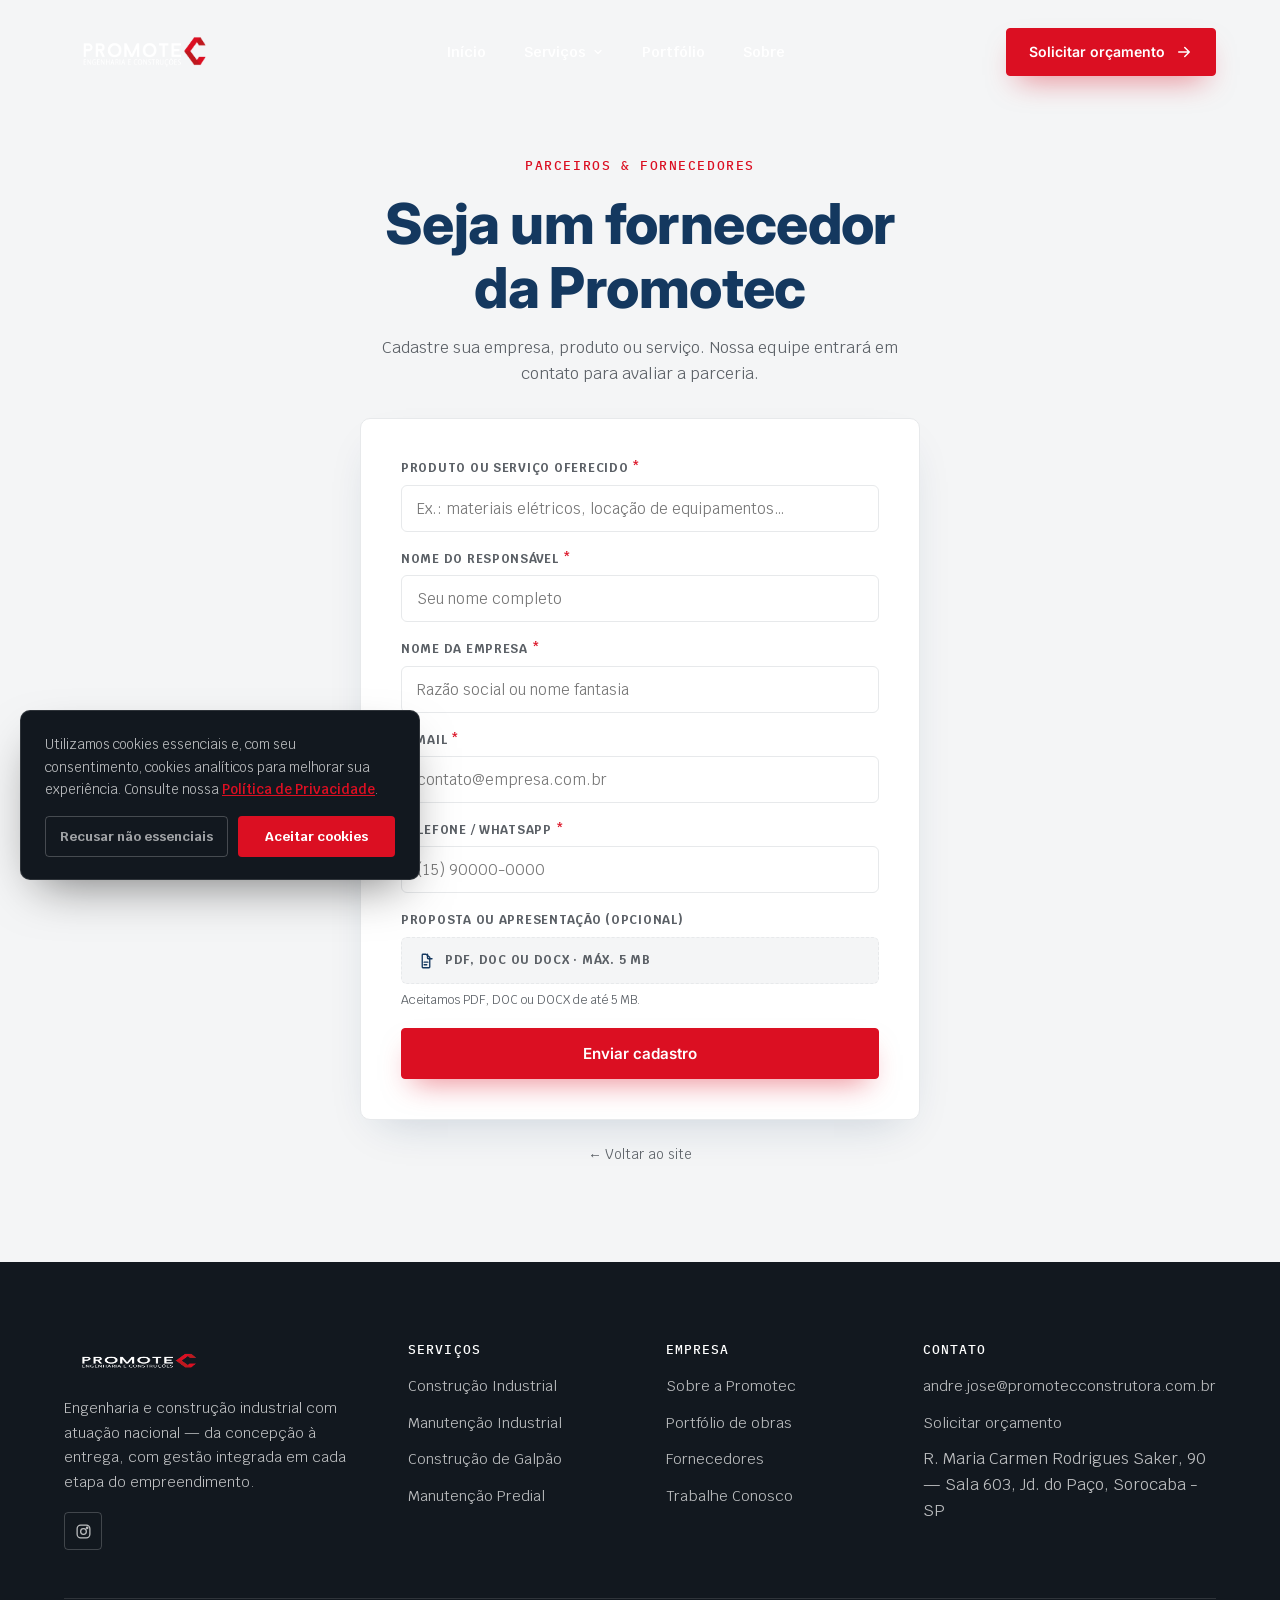
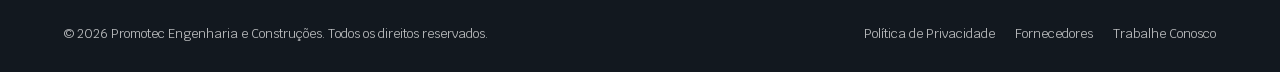
==== Site/fornecedores/index.html @ 7e149492 "ajuste(promotec): logo maior, atuação nacional, 74+ obras e textos vermelhos — ClickUp 86ajxrzm9 Aju" ====
<!DOCTYPE html>
<html lang="pt-BR">
<head>
<meta charset="UTF-8">
<meta name="viewport" content="width=device-width, initial-scale=1.0">
<!-- BuildV: GTM -->
<script>(function(w,d,s,l,i){w[l]=w[l]||[];w[l].push({'gtm.start':
new Date().getTime(),event:'gtm.js'});var f=d.getElementsByTagName(s)[0],
j=d.createElement(s),dl=l!='dataLayer'?'&l='+l:'';j.async=true;j.src=
'https://www.googletagmanager.com/gtm.js?id='+i+dl;f.parentNode.insertBefore(j,f);
})(window,document,'script','dataLayer','GTM-MV752TH5');</script>
<!-- /BuildV: GTM -->
<title>Seja um Fornecedor — Promotec Engenharia e Construções</title>
<meta name="description" content="Cadastre sua empresa, produto ou serviço e torne-se um fornecedor da Promotec Engenharia e Construções.">
<link rel="canonical" href="https://www.promotecconstrutora.com.br/fornecedores/">
<meta name="robots" content="noindex, nofollow">
<link rel="icon" href="../favicon.png" type="image/png">
<link rel="stylesheet" href="../css/styles.css?v=20260807a">
<link rel="stylesheet" href="../css/motion.css?v=20260807a">
<style>
  html{scroll-behavior:auto}
  a{color:inherit}
  :root{--oo-green:#DB0F22}
  [data-progress]{background:linear-gradient(90deg,#DB0F22,#BF181E)}
</style>
<script>document.documentElement.setAttribute('data-motion','on')</script>
<!-- BuildV: MERLIN -->
<script src='https://scripts.gomerlin.com.br/merlin.js'></script>
<script>
  Merlin.Popup.initFromSource("https://tools.gomerlin.com.br/popup/8584e505-db4e-4447-a9d1-a08049b33b37");

  function waitForElm(selector) {
    return new Promise(function(resolve) {
      if (document.querySelector(selector)) {
        return resolve(document.querySelector(selector));
      }
      var observer = new MutationObserver(function() {
        if (document.querySelector(selector)) {
          resolve(document.querySelector(selector));
          observer.disconnect();
        }
      });
      observer.observe(document.documentElement, { childList: true, subtree: true });
    });
  }

  waitForElm('.merlin-button').then(function() {
    for (var i = 1; i <= 15; i++) {
      var el = document.getElementById('cta-merlin' + i);
      if (el) {
        el.addEventListener('click', function(e) {
          e.preventDefault();
          document.querySelector('.merlin-button').click();
        });
      }
    }
  });
</script>
<!-- /BuildV: MERLIN -->
</head>
<body>
<!-- BuildV: GTM (noscript) -->
<noscript><iframe src="https://www.googletagmanager.com/ns.html?id=GTM-MV752TH5"
height="0" width="0" style="display:none;visibility:hidden"></iframe></noscript>
<!-- /BuildV: GTM (noscript) -->
<a class="skip-link" href="#conteudo">Pular para o conteúdo</a>
<div data-progress></div>

<header class="site-header" data-hd data-bg="dark">
  <div class="container">
    <a class="brand" href="../index.html" aria-label="Promotec Engenharia e Construções — página inicial">
      <img src="../assets/logos/logo-white.png" alt="Promotec Engenharia e Construções" width="160" height="76">
    </a>
    <nav class="nav-desktop" aria-label="Navegação principal">
      <ul>
        <li><a data-nav-link href="../index.html">Início</a></li>
        <li class="has-dropdown has-mega">
          <button class="dropdown-toggle" type="button" aria-expanded="false" aria-haspopup="true" aria-controls="menu-servicos" id="toggle-servicos">
            Serviços
            <svg class="chev" viewBox="0 0 24 24" fill="none" stroke="currentColor" stroke-width="2.4" stroke-linecap="round" stroke-linejoin="round" aria-hidden="true"><path d="m6 9 6 6 6-6"/></svg>
          </button>
          <ul class="dropdown-menu mega" id="menu-servicos" role="menu" aria-labelledby="toggle-servicos">
            <li role="none"><a role="menuitem" href="../construcao-industrial.html"><span class="dm-thumb"><img src="../assets/img/cards/construcao-industrial.webp" alt="" loading="lazy" width="220" height="147"></span><span class="dm-title">Construção Industrial</span><span class="dm-desc">Obras e ampliações industriais</span></a></li>
            <li role="none"><a role="menuitem" href="../manutencao-industrial.html"><span class="dm-thumb"><img src="../assets/img/cards/manutencao-industrial.webp" alt="" loading="lazy" width="220" height="147"></span><span class="dm-title">Manutenção Industrial</span><span class="dm-desc">Civil e elétrica</span></a></li>
            <li role="none"><a role="menuitem" href="../construcao-galpao.html"><span class="dm-thumb"><img src="../assets/img/cards/construcao-galpao.webp" alt="" loading="lazy" width="220" height="147"></span><span class="dm-title">Construção de Galpão</span><span class="dm-desc">Galpões sob medida</span></a></li>
            <li role="none"><a role="menuitem" href="../manutencao-predial.html"><span class="dm-thumb"><img src="../assets/img/cards/manutencao-predial.webp" alt="" loading="lazy" width="220" height="147"></span><span class="dm-title">Manutenção Predial</span><span class="dm-desc">Da hidráulica ao civil</span></a></li>
          </ul>
        </li>
        <li><a data-nav-link href="../portfolio.html">Portfólio</a></li>
        <li><a data-nav-link href="../sobre.html">Sobre</a></li>
      </ul>
    </nav>
    <div class="header-actions">
      <a class="btn btn-primary" id="cta-merlin1" href="#1">
        Solicitar orçamento
        <svg viewBox="0 0 24 24" fill="none" stroke="currentColor" stroke-width="2" stroke-linecap="round" stroke-linejoin="round" aria-hidden="true"><path d="M5 12h14M13 6l6 6-6 6"/></svg>
      </a>
      <button data-nav-toggle type="button" aria-label="Abrir menu" aria-expanded="false" aria-controls="mobileMenu">
        <svg viewBox="0 0 24 24" fill="none" stroke="currentColor" stroke-width="2" stroke-linecap="round" aria-hidden="true"><path d="M4 6h16M4 12h16M4 18h16"/></svg>
      </button>
    </div>
  </div>
</header>

<div data-mobile-menu id="mobileMenu" aria-hidden="true">
  <div class="mm-top">
    <a href="../index.html" aria-label="Promotec — início"><img src="../assets/logos/logo-white.png" alt="Promotec Engenharia e Construções" width="140" height="68"></a>
    <button data-menu-close type="button" aria-label="Fechar menu">
      <svg viewBox="0 0 24 24" fill="none" stroke="currentColor" stroke-width="2" stroke-linecap="round" aria-hidden="true"><path d="M6 6l12 12M18 6 6 18"/></svg>
    </button>
  </div>
  <nav aria-label="Navegação mobile">
    <a href="../index.html">Início</a>
    <div class="mm-sub">
      <a href="../construcao-industrial.html"><img src="../assets/img/cards/construcao-industrial.webp" alt="" width="56" height="36" loading="lazy"><span>Construção Industrial</span></a>
      <a href="../manutencao-industrial.html"><img src="../assets/img/cards/manutencao-industrial.webp" alt="" width="56" height="36" loading="lazy"><span>Manutenção Industrial</span></a>
      <a href="../construcao-galpao.html"><img src="../assets/img/cards/construcao-galpao.webp" alt="" width="56" height="36" loading="lazy"><span>Construção de Galpão</span></a>
      <a href="../manutencao-predial.html"><img src="../assets/img/cards/manutencao-predial.webp" alt="" width="56" height="36" loading="lazy"><span>Manutenção Predial</span></a>
    </div>
    <a href="../portfolio.html">Portfólio</a>
    <a href="../sobre.html">Sobre</a>
  </nav>
  <div class="mm-cta">
    <a class="btn btn-primary btn-block" id="cta-merlin2" href="#2">Solicitar orçamento</a>
  </div>
</div>

<main id="conteudo">
  <section class="form-page">
    <div class="container">
      <div class="page-head" data-reveal>
        <span class="eyebrow">Parceiros &amp; Fornecedores</span>
        <h1>Seja um fornecedor da Promotec</h1>
        <p>Cadastre sua empresa, produto ou serviço. Nossa equipe entrará em contato para avaliar a parceria.</p>
      </div>
      <div class="form-card" data-reveal>
        <form id="formFornecedor" class="form-grid" enctype="multipart/form-data" novalidate>
          <input type="hidden" name="form_type" value="fornecedor">
          <div class="form-group">
            <label for="f-produto">Produto ou serviço oferecido <span class="req">*</span></label>
            <input type="text" id="f-produto" name="produto" placeholder="Ex.: materiais elétricos, locação de equipamentos…" required>
          </div>
          <div class="form-group">
            <label for="f-nome">Nome do responsável <span class="req">*</span></label>
            <input type="text" id="f-nome" name="nome" placeholder="Seu nome completo" required autocomplete="name">
          </div>
          <div class="form-group">
            <label for="f-empresa">Nome da empresa <span class="req">*</span></label>
            <input type="text" id="f-empresa" name="empresa" placeholder="Razão social ou nome fantasia" required autocomplete="organization">
          </div>
          <div class="form-group">
            <label for="f-email">E-mail <span class="req">*</span></label>
            <input type="email" id="f-email" name="email" placeholder="contato@empresa.com.br" required autocomplete="email">
          </div>
          <div class="form-group">
            <label for="f-tel">Telefone / WhatsApp <span class="req">*</span></label>
            <input type="tel" id="f-tel" name="telefone" placeholder="(15) 90000-0000" required autocomplete="tel">
          </div>
          <div class="form-group">
            <label for="f-arquivo">Proposta ou apresentação (opcional)</label>
            <label class="file-label" for="f-arquivo">
              <svg viewBox="0 0 24 24" fill="none" stroke="currentColor" stroke-width="1.8" stroke-linecap="round" stroke-linejoin="round" aria-hidden="true"><path d="M14 3v5a1 1 0 0 0 1 1h5"/><path d="M8 21h8a1 1 0 0 0 1-1V7l-5-4H8a1 1 0 0 0-1 1v16a1 1 0 0 0 1 1Z"/><path d="M9.5 13.5h5M9.5 17h3.5"/></svg>
              <span id="f-file-name">PDF, DOC ou DOCX · máx. 5&nbsp;MB</span>
            </label>
            <input type="file" id="f-arquivo" name="arquivo" accept=".pdf,.doc,.docx">
            <span class="form-hint">Aceitamos PDF, DOC ou DOCX de até 5&nbsp;MB.</span>
          </div>
          <div class="form-feedback" id="f-feedback" role="status" aria-live="polite"></div>
          <button type="submit" class="btn btn-primary btn-block" id="f-submit">Enviar cadastro</button>
        </form>
      </div>
      <p class="page-foot"><a href="../index.html">&larr; Voltar ao site</a></p>
    </div>
  </section>

  <script>
(function () {
  var arq = document.getElementById('f-arquivo');
  if (arq) arq.addEventListener('change', function () {
    document.getElementById('f-file-name').textContent = this.files[0] ? this.files[0].name : 'PDF, DOC ou DOCX · máx. 5 MB';
  });
  var form = document.getElementById('formFornecedor');
  var btn = document.getElementById('f-submit');
  var feedback = document.getElementById('f-feedback');
  form.addEventListener('submit', function (e) {
    e.preventDefault();
    var orig = btn.textContent;
    btn.disabled = true; btn.textContent = 'Enviando…';
    feedback.className = 'form-feedback'; feedback.style.display = 'none'; feedback.textContent = '';
    fetch('../form-handler.php', { method: 'POST', body: new FormData(form) })
      .then(function (r) { return r.json(); })
      .then(function (d) {
        if (d.success) {
          feedback.className = 'form-feedback success';
          feedback.textContent = d.message || 'Enviado! Entraremos em contato em breve.';
          form.reset();
          document.getElementById('f-file-name').textContent = 'PDF, DOC ou DOCX · máx. 5 MB';
        } else { throw new Error(d.message || 'Erro ao enviar. Tente novamente.'); }
      })
      .catch(function (err) {
        feedback.className = 'form-feedback error';
        feedback.textContent = err.message;
      })
      .finally(function () { btn.disabled = false; btn.textContent = orig; });
  });
}());
</script>

</main>

<footer class="footer" data-bg="dark">
  <div class="container">
    <div class="footer-grid">
      <div class="footer-brand">
        <img src="../assets/logos/logo-white.png" alt="Promotec Engenharia e Construções" width="150" height="72">
        <p>Engenharia e construção industrial com atuação nacional — da concepção à entrega, com gestão integrada em cada etapa do empreendimento.</p>
        <div class="footer-social">
          <a href="https://www.instagram.com/promotecconstrutora/" target="_blank" rel="noopener" aria-label="Promotec Engenharia no Instagram (abre em nova aba)">
            <svg viewBox="0 0 24 24" fill="none" stroke="currentColor" stroke-width="1.8" aria-hidden="true"><rect x="3" y="3" width="18" height="18" rx="5"/><circle cx="12" cy="12" r="4"/><circle cx="17.2" cy="6.8" r="1"/></svg>
          </a>
        </div>
      </div>
      <div class="footer-col">
        <h5>Serviços</h5>
        <ul>
          <li><a href="../construcao-industrial.html">Construção Industrial</a></li>
          <li><a href="../manutencao-industrial.html">Manutenção Industrial</a></li>
          <li><a href="../construcao-galpao.html">Construção de Galpão</a></li>
          <li><a href="../manutencao-predial.html">Manutenção Predial</a></li>
        </ul>
      </div>
      <div class="footer-col">
        <h5>Empresa</h5>
        <ul>
          <li><a href="../sobre.html">Sobre a Promotec</a></li>
          <li><a href="../portfolio.html">Portfólio de obras</a></li>
          <li><a href="../fornecedores/">Fornecedores</a></li>
          <li><a href="../trabalhe-conosco/">Trabalhe Conosco</a></li>
        </ul>
      </div>
      <div class="footer-col">
        <h5>Contato</h5>
        <ul>
          <li><a href="mailto:andre.jose@promotecconstrutora.com.br">andre.jose@promotecconstrutora.com.br</a></li>
          <li><a id="cta-merlin3" href="#3">Solicitar orçamento</a></li>
          <li>R. Maria Carmen Rodrigues Saker, 90 — Sala 603, Jd. do Paço, Sorocaba - SP</li>
        </ul>
      </div>
    </div>
    <div class="footer-bottom">
      <p>&copy; 2026 Promotec Engenharia e Construções. Todos os direitos reservados.</p>
      <ul>
        <li><a href="#" data-modal="privacyOverlay">Política de Privacidade</a></li>
        <li><a href="../fornecedores/">Fornecedores</a></li>
        <li><a href="../trabalhe-conosco/">Trabalhe Conosco</a></li>
      </ul>
    </div>
  </div>
</footer>

<div class="privacy-overlay" id="privacyOverlay" role="dialog" aria-modal="true" aria-labelledby="privacyTitle">
  <div class="privacy-modal">
    <div class="privacy-header">
      <h2 id="privacyTitle">Política de Privacidade</h2>
      <button class="privacy-close" id="privacyClose" type="button" aria-label="Fechar política de privacidade">&#x2715;</button>
    </div>
    <div class="privacy-body">
      <p>A <strong>Promotec Engenharia e Construções</strong> está comprometida com a proteção dos seus dados pessoais, em conformidade com a <strong>LGPD (Lei nº 13.709/2018)</strong>.</p>
      <h3>1. Dados coletados</h3>
      <p>Coletamos apenas os dados fornecidos voluntariamente nos formulários do site (Fornecedores e Trabalhe Conosco): nome, e-mail, telefone e arquivos anexados (proposta ou currículo).</p>
      <h3>2. Finalidade</h3>
      <ul><li>Responder à sua solicitação de orçamento ou candidatura</li><li>Avaliar cadastro de fornecedores e currículos recebidos</li><li>Enviar comunicações relacionadas ao contato realizado</li><li>Cumprir obrigações legais</li></ul>
      <h3>3. Compartilhamento</h3>
      <p>Seus dados não são vendidos nem compartilhados com terceiros, exceto quando exigido por lei ou autoridade competente.</p>
      <h3>4. Armazenamento e segurança</h3>
      <p>Os dados são armazenados em banco de dados com acesso restrito. Arquivos anexados são validados por tipo e tamanho e protegidos contra execução de código.</p>
      <h3>5. Cookies</h3>
      <p>Utilizamos cookies essenciais ao funcionamento do site e, mediante seu consentimento, cookies analíticos para entender o uso do site. Você pode recusar os cookies não essenciais no banner de consentimento.</p>
      <h3>6. Seus direitos (LGPD)</h3>
      <ul><li>Confirmar a existência de tratamento de dados</li><li>Acessar, corrigir ou solicitar a exclusão dos seus dados</li><li>Revogar o consentimento a qualquer momento</li></ul>
      <h3>7. Contato do controlador</h3>
      <p><strong>Promotec Engenharia e Construções</strong><br>andre.jose@promotecconstrutora.com.br<br>R. Maria Carmen Rodrigues Saker, 90, Sala 603 — Jd. do Paço, Sorocaba - SP</p>
      <p style="color:var(--color-gray-600);font-size:11px;margin-top:24px">Última atualização: julho de 2026.</p>
    </div>
  </div>
</div>

<div class="cookie-notice" id="cookieNotice" role="region" aria-label="Aviso de cookies">
  <p>Utilizamos cookies essenciais e, com seu consentimento, cookies analíticos para melhorar sua experiência. Consulte nossa <button type="button" data-modal="privacyOverlay">Política de Privacidade</button>.</p>
  <div class="cookie-actions">
    <button type="button" class="cookie-btn cookie-btn--decline" id="cookieDecline">Recusar não essenciais</button>
    <button type="button" class="cookie-btn cookie-btn--accept" id="cookieAccept">Aceitar cookies</button>
  </div>
</div>

<script src="../js/motion.js?v=20260807a"></script>
<script src="../js/app.js?v=20260807a"></script>
</body>
</html>
---- Site/css/styles.css ----
/* ============================================================================
   Promotec Engenharia e Construções — styles.css
   Design system: design-system/tokens.md (paleta extraída do logo real).
   Complementa css/motion.css (motor de movimento BuildV, intocado).
   ============================================================================ */

@import url('https://fonts.googleapis.com/css2?family=Inter:wght@400;500;600;700;800&family=Krub:wght@400;500;600;700&family=IBM+Plex+Mono:wght@500&display=swap');

/* ---------------------------------------------------------------------- */
/* 1. TOKENS                                                               */
/* ---------------------------------------------------------------------- */
:root{
  --color-navy:      #14385F;
  --color-navy-800:  #0F2A45;
  --color-navy-600:  #1D4A78;
  --color-red:       #DB0F22;
  --color-red-dark:  #BF181E;
  --color-gray:      #878786;
  --color-gray-600:  #5B6066;
  --color-gray-200:  #E7E9EB;
  --color-gray-100:  #F4F5F6;
  --color-white:     #FFFFFF;
  --color-charcoal:  #12181F;

  --font-head: 'Inter', system-ui, sans-serif;
  --font-body: 'Krub', system-ui, sans-serif;
  --font-mono: 'IBM Plex Mono', ui-monospace, monospace;

  --radius-sm: 6px;
  --radius-md: 10px;
  --radius-btn: 4px;   /* botões: linhas retas, canto só sutilmente arredondado */
  --radius-pill: 999px;
  --cut: clamp(32px, 5vw, 72px);   /* altura do recorte diagonal entre seções */

  --header-h: 104px;
  --ease-house: cubic-bezier(.16,.84,.28,1);

  --shadow-card: 0 18px 44px -20px rgba(20,56,95,0.22);
  --shadow-card-hover: 0 28px 60px -22px rgba(20,56,95,0.32);
}

/* ---------------------------------------------------------------------- */
/* 2. RESET + BASE                                                         */
/* ---------------------------------------------------------------------- */
*,*::before,*::after{ box-sizing:border-box; }
html{
  scroll-behavior:smooth;
  scroll-padding-top:calc(var(--header-h) + 12px);
  -webkit-text-size-adjust:100%;
}
body{ overflow-x:clip; }
body{
  margin:0;
  font-family:var(--font-body);
  color:var(--color-navy-800);
  background:var(--color-white);
  line-height:1.6;
  font-size:1rem;
  -webkit-font-smoothing:antialiased;
}
img,video{ max-width:100%; height:auto; display:block; }
svg{ display:block; }
ul,ol{ margin:0; padding:0; list-style:none; }
h1,h2,h3,h4,h5,h6{ margin:0; font-family:var(--font-head); color:var(--color-navy); line-height:1.15; }
p{ margin:0; }
a{ text-decoration:none; }
button{ font-family:inherit; }
input,textarea,select{ font-family:inherit; font-size:1rem; }

/* foco visivel sempre — nunca remover sem substituto (WCAG 2.4.7) */
a:focus-visible,button:focus-visible,input:focus-visible,textarea:focus-visible,
select:focus-visible,[tabindex]:focus-visible{
  outline:3px solid var(--color-red);
  outline-offset:2px;
  border-radius:4px;
}

.sr-only{
  position:absolute; width:1px; height:1px; padding:0; margin:-1px;
  overflow:hidden; clip:rect(0,0,0,0); white-space:nowrap; border:0;
}

.skip-link{
  position:absolute; left:-9999px; top:auto;
  background:var(--color-red); color:#fff; padding:12px 20px;
  border-radius:0 0 8px 0; z-index:1000; font-weight:600;
}
.skip-link:focus{ left:0; top:0; }

/* ---------------------------------------------------------------------- */
/* 3. TIPOGRAFIA                                                           */
/* ---------------------------------------------------------------------- */
/* Hierarquia guiada pelo peso: H1 extrabold(800) > H2 bold(700) >
   H3/H4 semibold(600) > corpo regular(400); ênfase pontual em 600. */
h1{ font-weight:800; font-size:clamp(2.2rem, 2.4vw + 1.6rem, 3.6rem); letter-spacing:-0.01em; }
h2{ font-weight:700; font-size:clamp(1.7rem, 1.6vw + 1.2rem, 2.5rem); letter-spacing:-0.005em; }
h3{ font-weight:600; font-size:clamp(1.15rem, .6vw + 1rem, 1.4rem); }
h4{ font-weight:600; font-size:1.05rem; }

.lede{ color:var(--color-gray-600); font-size:1.05rem; line-height:1.7; }
.bg-dark .lede,.hero .lede{ color:rgba(255,255,255,0.75); }

strong{ font-weight:600; }
p strong,li strong,.lede strong{ color:var(--color-navy); }
.bg-dark strong,.hero strong,.footer strong{ color:#fff; }

.eyebrow{
  display:inline-flex; align-items:center; gap:8px;
  font-family:var(--font-mono); font-size:.82rem; font-weight:500;
  letter-spacing:.12em; text-transform:uppercase; color:var(--color-red);
}
.bg-dark .eyebrow,.hero .eyebrow{ color:#ff6b78; }

.mono-num{ font-family:var(--font-mono); font-weight:500; }

/* ---------------------------------------------------------------------- */
/* 4. LAYOUT                                                               */
/* ---------------------------------------------------------------------- */
.container{ width:100%; max-width:1200px; margin:0 auto; padding:0 24px; }

.section{ padding:clamp(56px,8vw,104px) 0; position:relative; }
.section-tight{ padding:clamp(40px,5vw,72px) 0; }
.section-alt{ background:var(--color-gray-100); }
.bg-dark{ background:var(--color-navy); color:#fff; }
.bg-dark h2,.bg-dark h3,.bg-dark h4{ color:#fff; }
.bg-charcoal{ background:var(--color-charcoal); color:#fff; }
.bg-charcoal h2,.bg-charcoal h3,.bg-charcoal h4{ color:#fff; }

/* Recortes diagonais entre seções — assinatura visual do site.
   Hero corta a base; seções escuras cortam o topo com a MESMA inclinação
   (linhas paralelas). O padding extra compensa a área clipada para o
   conteúdo nunca encostar no corte. */
.hero{ clip-path: polygon(0 0, 100% 0, 100% calc(100% - var(--cut)), 0 100%); }
.section.bg-dark,.section.bg-charcoal{
  clip-path: polygon(0 var(--cut), 100% 0, 100% 100%, 0 100%);
  padding-top: calc(clamp(56px,8vw,104px) + var(--cut));
  isolation:isolate;   /* garante que as camadas ::before/::after (z-index:-1) fiquem DENTRO da seção */
  /* o recorte acontece na seção de baixo e SOBREPÕE a de cima: a cunha do
     clip revela a cor real da seção anterior (nunca o branco do body) */
  margin-top: calc(-1 * var(--cut));
}

/* Fundo com vida nas seções escuras: foto duotone da própria obra (estrutura
   metálica do Galpão Peron, pré-escurecida em navy) + vinheta radial por cima.
   Duas camadas em z-index:-1 — acima do bg da seção, abaixo de todo o conteúdo. */
.section.bg-dark{ --tint-mid:rgba(15,42,69,.60); --tint-strong:rgba(9,25,43,.94); }
.section.bg-charcoal{ --tint-mid:rgba(14,20,27,.64); --tint-strong:rgba(8,11,15,.95); }
.section.bg-dark::before,.section.bg-charcoal::before{
  content:""; position:absolute; inset:0; z-index:-1;
  background:url('../assets/img/bg/textura-obra.webp') center/cover no-repeat;
  opacity:.42;
}
.section.bg-dark::after,.section.bg-charcoal::after{
  content:""; position:absolute; inset:0; z-index:-1;
  background:radial-gradient(130% 105% at 50% 8%, var(--tint-mid) 0%, var(--tint-strong) 82%);
}

/* Marca-d'água do logo em seções claras — cinza único, opacidade leve,
   encostada/cropada na borda inferior direita (referência: rodapé Maxon).
   ⚠️ NÃO usar em seção que contenha position:sticky (o overflow:hidden do
   crop mataria o pin) — na Home, a grade de serviços fica de fora. */
.section-wm{ overflow:hidden; isolation:isolate; }
.section-wm::before{
  content:""; position:absolute; z-index:-1; pointer-events:none;
  right:-4%; bottom:-16%;
  width:min(54vw, 760px); aspect-ratio:1747/827;
  background:url('../assets/logos/logo-watermark.png') center/contain no-repeat;
  opacity:.07;
}
/* variantes de posição (para não repetir o mesmo canto em toda seção) */
.section-wm.wm-bl::before{ left:-4%; right:auto; }
.section-wm.wm-tr::before{ top:-16%; bottom:auto; }
.section-wm.wm-tl::before{ left:-4%; right:auto; top:-16%; bottom:auto; }

.section-head{ max-width:720px; margin-bottom:clamp(28px,4vw,48px); }
.section-head.center{ margin-left:auto; margin-right:auto; text-align:center; }
.section-head h2{ margin-top:14px; }
.section-head .lede{ margin-top:14px; }

.section-foot{ margin-top:clamp(28px,4vw,44px); }

/* ---------------------------------------------------------------------- */
/* 5. BOTOES                                                               */
/* ---------------------------------------------------------------------- */
.btn{
  display:inline-flex; align-items:center; justify-content:center; gap:10px;
  font-family:var(--font-head); font-weight:600; font-size:.95rem;
  padding:15px 26px; border-radius:var(--radius-btn); border:1.5px solid transparent;
  cursor:pointer; white-space:nowrap; transition:background .22s ease,color .22s ease,
  border-color .22s ease, transform .16s ease, box-shadow .22s ease;
  min-height:48px;
}
.btn svg{ width:18px; height:18px; transition:transform .3s var(--ease-house); flex:0 0 auto; }
.btn:hover svg{ transform:translateX(4px); }
.btn:active{ transform:scale(.975); }

/* hover = inversão de cores (cores sempre explícitas nos estados — o a:hover
   genérico do motion.css é neutralizado no bloco de overrides dele) */
.btn-primary{ background:var(--color-red); color:#fff; border-color:var(--color-red); box-shadow:0 14px 30px -12px rgba(219,15,34,.55); }
.btn-primary:hover{ background:#fff; color:var(--color-red); border-color:var(--color-red); }

.btn-secondary{ background:transparent; color:var(--color-navy); border-color:var(--color-navy); }
.btn-secondary:hover{ background:var(--color-navy); color:#fff; }

.btn-on-dark{ background:transparent; color:#fff; border-color:rgba(255,255,255,.4); }
.btn-on-dark:hover{ background:rgba(255,255,255,.12); border-color:#fff; color:#fff; }

.btn-block{ width:100%; }
.btn-sm{ padding:11px 20px; font-size:.85rem; min-height:40px; }

/* ---------------------------------------------------------------------- */
/* 6. HEADER + NAV                                                        */
/* ---------------------------------------------------------------------- */
.site-header{
  position:fixed; top:0; left:0; right:0; z-index:500;
  padding:14px 0; transition:background .35s var(--ease-house),padding .35s var(--ease-house),
  transform .4s var(--ease-house), border-color .35s ease;
  border-bottom:1px solid transparent;
}
.site-header .container{ display:flex; align-items:center; justify-content:space-between; gap:24px; width:100%; }

.brand{ display:inline-flex; align-items:center; flex:0 0 auto; }
.brand img{ height:76px; width:auto; transition:height .35s var(--ease-house); }
.site-header[style*="background: rgba"] .brand img{ height:64px; }

.nav-desktop{ display:none; }
.nav-desktop ul{ display:flex; align-items:center; gap:6px; }
.nav-desktop > ul > li{ position:relative; }
.nav-desktop a[data-nav-link],.nav-desktop button.dropdown-toggle{
  display:inline-flex; align-items:center; gap:6px;
  font-size:.92rem; font-weight:600; color:#fff; background:none; border:none;
  padding:11px 16px; border-radius:var(--radius-btn); cursor:pointer;
  transition:background .2s ease,color .2s ease;
}
.nav-desktop a[data-nav-link]:hover,
.nav-desktop button.dropdown-toggle:hover,
.nav-desktop li.has-dropdown:hover > button,
.nav-desktop li.has-dropdown:focus-within > button{
  background:rgba(255,255,255,.14);
}
.nav-desktop a[data-nav-link][aria-current="true"]{ color:#fff; background:rgba(255,255,255,.16); }
.dropdown-toggle .chev{ width:12px; height:12px; transition:transform .25s ease; }
.has-dropdown:hover .chev,.has-dropdown:focus-within .chev{ transform:rotate(180deg); }

.dropdown-menu{
  position:absolute; top:calc(100% + 8px); left:0; min-width:264px;
  background:#fff; border-radius:var(--radius-md); box-shadow:0 24px 54px -20px rgba(20,56,95,.35);
  padding:10px; opacity:0; visibility:hidden; transform:translateY(6px);
  transition:opacity .22s ease,transform .22s var(--ease-house),visibility .22s;
}
.has-dropdown:hover .dropdown-menu,
.has-dropdown:focus-within .dropdown-menu,
.has-dropdown.is-open .dropdown-menu{
  opacity:1; visibility:visible; transform:translateY(0);
}
.dropdown-menu a{
  display:block; padding:11px 14px; border-radius:8px; color:var(--color-navy);
  font-size:.9rem; font-weight:600; transition:background .18s ease,color .18s ease;
}
.dropdown-menu a:hover,.dropdown-menu a:focus-visible{ background:var(--color-gray-100); color:var(--color-red); }
.dropdown-menu a span{ display:block; font-family:var(--font-body); font-weight:400; font-size:.78rem; color:var(--color-gray-600); margin-top:2px; }

/* MEGA MENU de Serviços — painel largo centralizado no header (li fica static
   para o absolute referenciar o header fixed), 4 cards com foto real da obra. */
.nav-desktop li.has-mega{ position:static; }
.dropdown-menu.mega{
  left:50%; top:calc(100% - 4px); transform:translate(-50%,6px);
  width:min(940px, calc(100vw - 48px));
  display:grid; grid-template-columns:repeat(4,1fr); gap:8px; padding:14px;
}
.dropdown-menu.mega::before{ content:""; position:absolute; left:0; right:0; top:-26px; height:26px; } /* ponte de hover botão→painel */
.has-dropdown:hover .dropdown-menu.mega,
.has-dropdown:focus-within .dropdown-menu.mega,
.has-dropdown.is-open .dropdown-menu.mega{ transform:translate(-50%,0); }
.dropdown-menu.mega a{ padding:10px; }
.dm-thumb{ display:block; aspect-ratio:3/2; border-radius:6px; overflow:hidden; margin-bottom:10px; background:var(--color-gray-100); }
.dm-thumb img{ width:100%; height:100%; object-fit:cover; transition:transform .35s var(--ease-house); }
.dropdown-menu.mega a:hover .dm-thumb img,.dropdown-menu.mega a:focus-visible .dm-thumb img{ transform:scale(1.05); }
.dm-title{ display:block; font-weight:600; color:var(--color-navy); font-size:.92rem; line-height:1.3; }
.dm-desc{ display:block; font-family:var(--font-body); font-weight:400; font-size:.78rem; color:var(--color-gray-600); margin-top:3px; }
.dropdown-menu.mega a:hover .dm-title{ color:var(--color-red); }
.dropdown-menu.mega a[aria-current="page"] .dm-title{ color:var(--color-red); }

.header-actions{ display:flex; align-items:center; gap:14px; }
.header-actions .btn{ padding:12px 22px; font-size:.88rem; min-height:42px; }

/* toggle mobile */
[data-nav-toggle]{
  display:inline-flex; align-items:center; justify-content:center;
  width:44px; height:44px; border-radius:var(--radius-btn); border:1.5px solid rgba(255,255,255,.5);
  background:transparent; color:#fff; cursor:pointer;
}
[data-nav-toggle] svg{ width:20px; height:20px; }

/* menu mobile off-canvas */
[data-mobile-menu]{
  position:fixed; inset:0; z-index:600; display:none;
  background:var(--color-navy-800); flex-direction:column;
  padding:22px 24px; overflow-y:auto;
}
[data-mobile-menu] .mm-top{ display:flex; align-items:center; justify-content:space-between; margin-bottom:32px; }
[data-mobile-menu] .mm-top img{ height:51px; }
[data-menu-close]{
  display:inline-flex; align-items:center; justify-content:center;
  width:44px; height:44px; border-radius:var(--radius-btn); border:1.5px solid rgba(255,255,255,.4);
  background:transparent; color:#fff; cursor:pointer;
}
[data-mobile-menu] nav{ display:flex; flex-direction:column; gap:2px; }
[data-mobile-menu] nav a{
  font-size:1.3rem; font-weight:700; color:#fff; padding:14px 4px;
  border-bottom:1px solid rgba(255,255,255,.12);
}
[data-mobile-menu] nav .mm-sub{ padding-left:16px; display:flex; flex-direction:column; }
[data-mobile-menu] nav .mm-sub a{
  font-size:1.02rem; font-weight:600; color:rgba(255,255,255,.82); border-bottom:none; padding:10px 4px;
  display:flex; align-items:center; gap:12px;
}
[data-mobile-menu] nav .mm-sub img{
  width:56px; height:36px; object-fit:cover; border-radius:4px; flex:0 0 auto;
}
[data-mobile-menu] .mm-cta{ margin-top:24px; }

/* ---------------------------------------------------------------------- */
/* 7. HERO                                                                 */
/* ---------------------------------------------------------------------- */
.hero{
  position:relative; min-height:92vh; display:flex; align-items:flex-end;
  color:#fff; overflow:hidden; padding-top:var(--header-h);
}
.hero-page{ min-height:56vh; }
/* padding extra = altura do recorte diagonal (--cut), para o conteúdo não encostar no corte */
[data-hero-fx]{ position:relative; z-index:2; width:100%; padding-bottom:calc(clamp(56px,8vw,96px) + var(--cut)); }
.hero-media{ position:absolute; inset:0; z-index:0; }
.hero-media img{ width:100%; height:100%; object-fit:cover; }
.hero-media::after{
  content:""; position:absolute; inset:0;
  background:linear-gradient(180deg, rgba(15,25,38,.42) 0%, rgba(11,23,38,.62) 55%, rgba(9,19,32,.88) 100%);
}
.hero-content{ max-width:680px; position:relative; z-index:2; }
.hero-content h1{ color:#fff; margin-top:16px; }
.hero-content .lede{ margin-top:18px; max-width:56ch; font-size:1.12rem; }
.hero-actions{ display:flex; flex-wrap:wrap; gap:14px; margin-top:32px; }

/* ---------------------------------------------------------------------- */
/* 8. TIRA DE LOGOS (marquee)                                              */
/* ---------------------------------------------------------------------- */
.logos-strip{ padding:44px 0; background:#fff; border-top:1px solid var(--color-gray-200); border-bottom:1px solid var(--color-gray-200); }
.logos-strip .strip-label{ text-align:center; margin-bottom:22px; color:var(--color-gray-600); font-size:.82rem; font-weight:600; letter-spacing:.06em; text-transform:uppercase; }
.marquee{ overflow:hidden; -webkit-mask-image:linear-gradient(90deg,transparent,#000 6%,#000 94%,transparent); mask-image:linear-gradient(90deg,transparent,#000 6%,#000 94%,transparent); }
.marquee-track{ display:flex; align-items:center; gap:64px; width:max-content; animation:oo-marquee 42s linear infinite; }
.marquee:hover .marquee-track{ animation-play-state:paused; }
.marquee-track img{ height:34px; width:auto; max-width:140px; object-fit:contain; filter:grayscale(1); opacity:.55; transition:filter .25s ease,opacity .25s ease; }
.marquee-track img:hover{ filter:grayscale(0); opacity:1; }

/* ---------------------------------------------------------------------- */
/* 9. GRADE DE SERVICOS (Home) — usa data-svc-scene do motor (pin real)    */
/* ---------------------------------------------------------------------- */
.svc-grid{ display:grid; gap:22px; margin-top:8px; }
.card-servico{
  display:flex; flex-direction:column; background:#fff; border:1px solid var(--color-gray-200);
  border-radius:var(--radius-md); overflow:hidden; transition:box-shadow .28s ease,transform .28s ease,border-color .28s ease;
  color:inherit;
}
.card-servico:hover{ box-shadow:var(--shadow-card-hover); transform:translateY(-4px); border-color:var(--color-navy); }
.card-servico .cs-media{ aspect-ratio:4/3; overflow:hidden; background:var(--color-gray-100); }
.card-servico .cs-media img{ width:100%; height:100%; object-fit:cover; transition:transform .5s ease; }
.card-servico:hover .cs-media img{ transform:scale(1.06); }
.card-servico .cs-body{ padding:22px 22px 26px; display:flex; flex-direction:column; gap:8px; flex:1; }
.cs-num{ font-family:var(--font-mono); font-size:.88rem; color:var(--color-red); font-weight:500; }
.card-servico h3{ font-size:1.15rem; }
.card-servico p{ color:var(--color-gray-600); font-size:.92rem; line-height:1.6; }
.cs-link{ margin-top:auto; padding-top:10px; display:inline-flex; align-items:center; gap:8px; font-weight:700; font-size:.88rem; color:var(--color-navy); }
.cs-link svg{ width:16px; height:16px; transition:transform .3s var(--ease-house); }
.card-servico:hover .cs-link svg{ transform:translateX(4px); }

/* ---------------------------------------------------------------------- */
/* 10. METADATA BAR (specs de servico)                                     */
/* ---------------------------------------------------------------------- */
.spec-bar{ display:grid; grid-template-columns:1fr; gap:0; border:1px solid var(--color-gray-200); border-radius:var(--radius-md); overflow:hidden; background:#fff; }
@media(min-width:901px){ .spec-bar{ grid-template-columns:repeat(var(--spec-cols,4),1fr); } }
.spec-bar .spec-item{ border-right:1px solid var(--color-gray-200); }
.spec-bar .spec-item:last-child{ border-right:none; }
@media(max-width:900px){ .spec-bar .spec-item{ border-right:none; } }
.spec-item{ padding:22px 24px; border-bottom:1px solid var(--color-gray-200); }
.spec-item:last-child{ border-bottom:none; }
.spec-label{ font-family:var(--font-mono); font-size:.7rem; letter-spacing:.1em; text-transform:uppercase; color:var(--color-gray-600); display:block; margin-bottom:6px; }
.spec-value{ font-weight:700; color:var(--color-navy); font-size:1rem; line-height:1.45; }

/* ---------------------------------------------------------------------- */
/* 11. DIFERENCIAIS (lista com icone)                                      */
/* ---------------------------------------------------------------------- */
.diff-list{ display:grid; gap:18px; }
.diff-item{ display:flex; gap:16px; align-items:flex-start; padding:20px; border-radius:var(--radius-md); background:#fff; border:1px solid var(--color-gray-200); transition:border-color .25s ease, box-shadow .25s ease, transform .25s ease; }
.diff-item:hover{ border-color:var(--color-navy); box-shadow:var(--shadow-card); transform:translateY(-2px); }
.diff-icon{ flex:0 0 auto; width:46px; height:46px; border-radius:12px; background:var(--color-navy); color:#fff; display:flex; align-items:center; justify-content:center; }
.diff-icon svg{ width:22px; height:22px; }
.diff-item p{ font-weight:600; color:var(--color-navy); font-size:.98rem; line-height:1.5; margin:0; }
.bg-dark .diff-item,.bg-charcoal .diff-item{ background:rgba(255,255,255,.05); border-color:rgba(255,255,255,.14); }
.bg-dark .diff-item p,.bg-charcoal .diff-item p{ color:#fff; }
.bg-dark .diff-icon,.bg-charcoal .diff-icon{ background:var(--color-red); }

/* split assimetrico: texto+CTA vs lista */
.split-diff{ display:grid; gap:40px; align-items:start; }
.split-diff .split-text h2{ margin-top:14px; }
.split-diff .split-text .lede{ margin-top:16px; }
.split-diff .split-text .btn{ margin-top:26px; }

/* ---------------------------------------------------------------------- */
/* 12. PORTFOLIO — grid + lightbox proprio                                 */
/* ---------------------------------------------------------------------- */
.portfolio-grid{ display:grid; grid-template-columns:repeat(3,1fr); gap:26px; }
.portfolio-card{
  position:relative; border-radius:var(--radius-md); overflow:hidden; cursor:pointer;
  background:var(--color-charcoal); border:0; padding:0; text-align:left; display:block; width:100%;
  color:#fff; aspect-ratio:4/5;
}
.portfolio-card .pf-media{ position:absolute; inset:0; }
.portfolio-card .pf-media img{ width:100%; height:100%; object-fit:cover; transition:transform .6s ease; }
.portfolio-card:hover .pf-media img{ transform:scale(1.07); }
.portfolio-card .pf-veil{
  position:absolute; inset:0;
  background:linear-gradient(180deg, rgba(10,20,32,0) 32%, rgba(8,17,28,.86) 100%);
}
.portfolio-card .pf-body{ position:absolute; left:0; right:0; bottom:0; padding:22px; z-index:2; }
.portfolio-card .pf-eyebrow{ font-family:var(--font-mono); font-size:.8rem; letter-spacing:.09em; text-transform:uppercase; color:#ff8791; }
.portfolio-card h3{ color:#fff; margin-top:8px; font-size:1.2rem; }
.portfolio-card .pf-meta{ display:flex; align-items:center; justify-content:space-between; margin-top:10px; }
.portfolio-card .pf-meta small{ color:rgba(255,255,255,.72); font-size:.82rem; }
.pf-zoom{
  width:38px; height:38px; border-radius:var(--radius-btn); background:rgba(255,255,255,.14);
  border:1px solid rgba(255,255,255,.3); display:flex; align-items:center; justify-content:center;
  transition:background .25s ease,transform .25s ease;
}
.pf-zoom svg{ width:16px; height:16px; color:#fff; }
.portfolio-card:hover .pf-zoom{ background:var(--color-red); transform:scale(1.08); border-color:var(--color-red); }
.portfolio-card:focus-visible{ outline:3px solid var(--color-red); outline-offset:3px; }

/* ---------------------------------------------------------------------- */
/* 13. NUMEROS (setores/clientes reais — data-nums do motor)               */
/* ---------------------------------------------------------------------- */
.nums-grid{ display:grid; grid-template-columns:repeat(4,1fr); gap:clamp(24px,4vw,48px); margin-top:8px; }
.num-item{ text-align:left; border-left:2px solid var(--color-red); padding-left:clamp(16px,2vw,26px); }
.num-item .num-value{ font-family:var(--font-mono); font-weight:500; font-size:clamp(3.2rem,5.6vw,5.4rem); color:#fff; line-height:1; display:flex; align-items:baseline; gap:6px; }
.num-item .num-suffix{ font-size:.56em; color:#ff6b78; }
.num-item .num-label{ margin-top:14px; color:rgba(255,255,255,.7); font-size:.92rem; max-width:34ch; line-height:1.6; }
.num-item .num-label strong{ display:block; color:#fff; font-size:1.02rem; margin-bottom:4px; }
.nums-note{ margin-top:26px; display:flex; align-items:center; gap:10px; color:rgba(255,255,255,.72); font-size:.92rem; }
.nums-note a{ color:#fff; text-decoration:underline; text-underline-offset:3px; }
.nums-note a:hover{ color:#ff8791; }
.live-dot{ width:9px; height:9px; border-radius:50%; background:#4ade80; box-shadow:0 0 0 0 rgba(74,222,128,.55); animation:livePulse 2.2s infinite; flex:0 0 auto; }
@keyframes livePulse{ 0%{box-shadow:0 0 0 0 rgba(74,222,128,.55)} 70%{box-shadow:0 0 0 10px rgba(74,222,128,0)} 100%{box-shadow:0 0 0 0 rgba(74,222,128,0)} }
.segments-tags{ display:flex; flex-wrap:wrap; gap:10px; margin-top:clamp(30px,4vw,44px); }
.segments-tags span{ font-size:.82rem; font-weight:600; padding:7px 14px; border-radius:var(--radius-btn); background:rgba(255,255,255,.08); border:1px solid rgba(255,255,255,.18); color:#fff; }

/* ---------------------------------------------------------------------- */
/* 14. CTA FINAL — "como funciona" (linha vertical desenhada)              */
/* ---------------------------------------------------------------------- */
.how-block{ display:grid; gap:48px; align-items:center; }
.how-steps{ position:relative; padding-left:52px; }
.how-steps::before{
  content:""; position:absolute; left:15px; top:6px; bottom:6px; width:2px;
  background:rgba(255,255,255,.18);
}
.how-line{
  content:""; position:absolute; left:15px; top:6px; width:2px; height:calc(100% - 12px);
  background:linear-gradient(180deg,var(--color-red),var(--color-red-dark));
  transform-origin:top; transition:transform 1.1s var(--ease-house);
}
/* estado inicial "invisivel" so existe se o JS confirmar (classe .how-armed);
   sem JS, a linha e os passos ficam 100% visiveis por padrao (robustez). */
.how-steps.how-armed .how-line{ transform:scaleY(0); }
.how-steps.is-on .how-line{ transform:scaleY(1); }
.how-step{
  position:relative; padding-bottom:34px;
  transition:opacity .7s var(--ease-house), transform .7s var(--ease-house);
}
.how-steps.how-armed .how-step{ opacity:0; transform:translateY(16px); }
.how-steps.is-on .how-step{ opacity:1; transform:none; }
.how-steps.is-on .how-step:nth-child(1){ transition-delay:.18s; }
.how-steps.is-on .how-step:nth-child(2){ transition-delay:.38s; }
.how-steps.is-on .how-step:nth-child(3){ transition-delay:.58s; }
.how-step:last-child{ padding-bottom:0; }
.how-step .how-dot{
  position:absolute; left:-52px; top:0; width:32px; height:32px; border-radius:var(--radius-btn);
  background:var(--color-red); color:#fff; display:flex; align-items:center; justify-content:center;
  font-family:var(--font-mono); font-weight:500; font-size:.85rem; box-shadow:0 0 0 6px var(--color-navy);
}
.how-step h4{ color:#fff; font-size:1.08rem; }
.how-step p{ color:rgba(255,255,255,.72); margin-top:6px; font-size:.94rem; max-width:44ch; }
.how-cta{ margin-top:30px; }

/* ---------------------------------------------------------------------- */
/* 15. FOOTER                                                              */
/* ---------------------------------------------------------------------- */
.footer{ background:var(--color-charcoal); color:rgba(255,255,255,.72); padding:clamp(48px,7vw,80px) 0 28px; }
.footer a{ color:rgba(255,255,255,.72); }
.footer a:hover{ color:#fff; }
.footer-grid{ display:grid; gap:40px; grid-template-columns:1.4fr 1fr 1fr 1fr; }
.footer-brand img{ height:38px; margin-bottom:16px; }
.footer-brand p{ font-size:.9rem; line-height:1.7; max-width:34ch; }
.footer-col h5{ color:#fff; font-size:.82rem; letter-spacing:.08em; text-transform:uppercase; margin-bottom:16px; font-family:var(--font-mono); font-weight:500; }
.footer-col ul{ display:flex; flex-direction:column; gap:11px; }
.footer-col a{ font-size:.92rem; }
.footer-social{ display:flex; gap:10px; margin-top:18px; }
.footer-social a{
  width:38px; height:38px; border-radius:var(--radius-btn); border:1px solid rgba(255,255,255,.2);
  display:flex; align-items:center; justify-content:center; transition:background .2s ease,border-color .2s ease;
}
.footer-social a:hover{ background:var(--color-red); border-color:var(--color-red); }
.footer-social svg{ width:17px; height:17px; }
.footer-bottom{
  margin-top:48px; padding-top:24px; border-top:1px solid rgba(255,255,255,.12);
  display:flex; flex-wrap:wrap; gap:16px; align-items:center; justify-content:space-between;
  font-size:.82rem;
}
.footer-bottom ul{ display:flex; flex-wrap:wrap; gap:20px; }

/* ---------------------------------------------------------------------- */
/* 16. LIGHTBOX (reaproveita CSS neutro de motion.css via mesmos atributos)*/
/* ---------------------------------------------------------------------- */
/* [data-lightbox], [data-lb-*] ja vem estilizado por motion.css — aqui so
   pequenos ajustes de contador/idioma que nao existiam la. */
[data-lb-count]{ font-family:var(--font-mono); }

/* ---------------------------------------------------------------------- */
/* 17. MODULOS LGPD — cookie notice + modal de privacidade                 */
/* ---------------------------------------------------------------------- */
.privacy-overlay{
  position:fixed; inset:0; z-index:900;
  background:rgba(9,19,32,.82); backdrop-filter:blur(6px); -webkit-backdrop-filter:blur(6px);
  display:flex; align-items:center; justify-content:center; padding:20px;
  opacity:0; pointer-events:none; transition:opacity .3s ease;
}
.privacy-overlay.open{ opacity:1; pointer-events:all; }
.privacy-modal{
  background:#fff; border-radius:var(--radius-md); width:100%; max-width:660px; max-height:86vh;
  display:flex; flex-direction:column; transform:translateY(20px);
  transition:transform .35s var(--ease-house);
}
.privacy-overlay.open .privacy-modal{ transform:translateY(0); }
.privacy-header{ display:flex; align-items:center; justify-content:space-between; padding:20px 26px; border-bottom:1px solid var(--color-gray-200); flex-shrink:0; }
.privacy-header h2{ font-size:1.05rem; }
.privacy-close{ background:none; border:none; cursor:pointer; font-size:22px; color:var(--color-gray-600); padding:6px; line-height:1; border-radius:50%; }
.privacy-close:hover{ background:var(--color-gray-100); color:var(--color-navy); }
.privacy-body{ overflow-y:auto; padding:26px; font-size:.86rem; line-height:1.8; color:var(--color-navy-800); }
.privacy-body h3{ font-size:.86rem; margin:22px 0 6px; color:var(--color-navy); }
.privacy-body p,.privacy-body ul{ margin-bottom:12px; }
.privacy-body ul{ padding-left:20px; list-style:disc; }

.cookie-notice{
  position:fixed; bottom:20px; left:20px; z-index:700;
  background:var(--color-charcoal); border:1px solid rgba(255,255,255,.12);
  border-radius:var(--radius-md); padding:22px 24px; width:100%; max-width:400px;
  display:flex; flex-direction:column; gap:16px; box-shadow:0 20px 50px -18px rgba(0,0,0,.55);
  transform:translateY(calc(100% + 24px)); transition:transform .5s var(--ease-house);
}
.cookie-notice.show{ transform:translateY(0); }
.cookie-notice p{ font-size:.84rem; color:rgba(255,255,255,.72); line-height:1.65; margin:0; }
.cookie-notice p button{
  background:none; border:none; padding:0; color:var(--color-red); font-size:inherit;
  font-family:inherit; font-weight:600; cursor:pointer; text-decoration:underline;
}
.cookie-actions{ display:flex; gap:10px; }
.cookie-btn{ flex:1; padding:11px 14px; border-radius:var(--radius-btn); font-family:inherit; font-size:.82rem; font-weight:700; cursor:pointer; white-space:nowrap; text-align:center; border:none; min-height:40px; }
.cookie-btn--accept{ background:var(--color-red); color:#fff; }
.cookie-btn--accept:hover{ background:var(--color-red-dark); }
.cookie-btn--decline{ background:transparent; color:rgba(255,255,255,.6); border:1px solid rgba(255,255,255,.22); }
.cookie-btn--decline:hover{ border-color:#fff; color:#fff; }

/* ---------------------------------------------------------------------- */
/* 18. PAGINAS DE FORMULARIO (Fornecedores / Trabalhe Conosco)             */
/* ---------------------------------------------------------------------- */
.form-page{ padding-top:calc(var(--header-h) + 48px); padding-bottom:clamp(56px,8vw,96px); background:var(--color-gray-100); min-height:70vh; }
.form-page .page-head{ max-width:560px; margin:0 auto 32px; text-align:center; }
.form-page .page-head h1{ margin-top:14px; }
.form-page .page-head p{ margin-top:14px; color:var(--color-gray-600); }
.form-card{ background:#fff; border-radius:var(--radius-md); border:1px solid var(--color-gray-200); padding:clamp(26px,4vw,40px); width:100%; max-width:560px; margin:0 auto; box-shadow:var(--shadow-card); }
.form-grid{ display:flex; flex-direction:column; gap:18px; }
.form-group{ display:flex; flex-direction:column; gap:6px; }
.form-group label{ font-size:.76rem; font-weight:700; text-transform:uppercase; letter-spacing:.06em; color:var(--color-gray-600); }
.form-group .req{ color:var(--color-red); }
.form-group input,.form-group select,.form-group textarea{
  padding:13px 15px; border:1.5px solid var(--color-gray-200); border-radius:var(--radius-sm);
  font-size:.95rem; color:var(--color-navy-800); background:#fff; transition:border-color .2s ease; width:100%;
}
.form-group input:focus,.form-group select:focus,.form-group textarea:focus{ outline:none; border-color:var(--color-navy); }
.form-hint{ font-size:.78rem; color:var(--color-gray-600); }
.file-label{
  display:flex; align-items:center; gap:10px; padding:13px 15px; border:1.5px dashed var(--color-gray-200);
  border-radius:var(--radius-sm); background:var(--color-gray-100); cursor:pointer; font-size:.88rem; color:var(--color-gray-600);
  transition:border-color .2s ease;
}
.file-label:hover{ border-color:var(--color-navy); }
.file-label svg{ width:18px; height:18px; flex:0 0 auto; color:var(--color-navy); }
input[type="file"]{ position:absolute; width:1px; height:1px; overflow:hidden; clip:rect(0,0,0,0); }
.form-feedback{ padding:13px 16px; border-radius:var(--radius-sm); font-size:.88rem; display:none; }
.form-feedback.success{ display:block; background:#f0faf4; border:1px solid #a3d9b1; color:#1a6b35; }
.form-feedback.error{ display:block; background:#fdf2f2; border:1px solid #e8b4b4; color:#8a2020; }
.form-page .page-foot{ text-align:center; margin-top:24px; font-size:.85rem; color:var(--color-gray-600); }

/* ---------------------------------------------------------------------- */
/* 19. RESPONSIVO                                                          */
/* ---------------------------------------------------------------------- */
@media(min-width:901px){
  .nav-desktop{ display:block; }
  [data-nav-toggle]{ display:none; }
  .svc-grid{ grid-template-columns:repeat(4,1fr); }
}
@media(max-width:1100px){
  /* 4 big numbers nao cabem em 1 linha abaixo de ~1100px */
  .nums-grid{ grid-template-columns:repeat(2,1fr); }
}
@media(max-width:900px){
  .header-actions .btn-primary{ padding:10px 16px; font-size:.82rem; }
  .svc-grid{ grid-template-columns:repeat(2,1fr); }
  .portfolio-grid{ grid-template-columns:repeat(2,1fr); }
  .footer-grid{ grid-template-columns:1fr 1fr; }
  .spec-bar{ grid-template-columns:1fr !important; }
  .split-diff{ grid-template-columns:1fr !important; }
  .how-block{ grid-template-columns:1fr !important; }
  .nums-grid{ grid-template-columns:1fr; gap:20px; }
}
@media(max-width:640px){
  /* logo 60px + CTA + hambúrguer não cabem juntos; o CTA segue no hero e
     dentro do menu mobile (btn-block) — header fica logo + hambúrguer */
  .header-actions .btn-primary{ display:none; }
}
@media(max-width:560px){
  .svc-grid{ grid-template-columns:1fr; }
  .portfolio-grid{ grid-template-columns:1fr; }
  .footer-grid{ grid-template-columns:1fr; gap:32px; }
  .hero-actions{ flex-direction:column; align-items:stretch; }
  .hero-actions .btn{ width:100%; }
  .cookie-actions{ flex-direction:column; }
  .footer-bottom{ flex-direction:column; align-items:flex-start; }
  .diff-list{ grid-template-columns:1fr !important; }
}

/* ---------------------------------------------------------------------- */
/* 20. PREFERS-REDUCED-MOTION — sobrepõe qualquer animação/transição       */
/* ---------------------------------------------------------------------- */
@media (prefers-reduced-motion: reduce){
  *,*::before,*::after{
    animation-duration:0.01ms !important; animation-iteration-count:1 !important;
    transition-duration:0.01ms !important; scroll-behavior:auto !important;
  }
  .marquee-track{ animation:none !important; }
  [data-reveal],[data-rv]{ opacity:1 !important; transform:none !important; filter:none !important; }
  .how-line{ transform:scaleY(1) !important; }
  .how-step{ opacity:1 !important; transform:none !important; }
}
---- Site/css/motion.css ----
/* ============================================================================
   BuildV — Sistema de Movimento (motion.css)
   Origem: extraido de one-office/dist/index.html (build real de julho/2026).
   Implementacao de REFERENCIA do sistema de movimento BuildV: codigo testado em
   producao, copiado sem alteracoes. Nao "melhore" — replique.
   O prefixo `oo-` e herdado do projeto original (One Office) e pode ser renomeado
   ao reusar, DESDE QUE motion.css e motion.js sejam renomeados juntos (o JS
   consulta os mesmos seletores/atributos).
   Par obrigatorio: este arquivo + motion/motion.js.
   Dependencias de base assumidas pelo build original (nao incluidas aqui, pois
   nao sao movimento): `*{box-sizing:border-box}` e `body{overflow-x:clip}` — o
   `overflow-x:clip` importa para o parallax e o marquee nao gerarem scroll lateral.
   ============================================================================ */

/* ---- tokens/base usados pelo movimento ---- */
:root{--oo-green:#9BC53D}
html{scroll-behavior:smooth;scroll-padding-top:88px}

/* ---- transicoes de link ---- */
a{color:#57544D;text-decoration:none;transition:color .18s ease}
a:hover{color:#1C1B19}

/* ---- keyframes globais (Ken Burns do hero + marquee) ---- */
@keyframes oo-kb{from{transform:scale(1.05)}to{transform:scale(1.14)}}
@keyframes oo-marquee{from{transform:translateX(-50%)}to{transform:translateX(0)}}

/* ---- estados de hover / interacao base ---- */
[data-nav-toggle]{display:none}
header nav a[data-nav-link]:hover{color:#FBFAF7}
[data-cta]:hover{background:#E4E0D8 !important}
[data-ghost]:hover{background:rgba(241,239,234,0.12) !important}
.oo-card{transition:box-shadow .2s ease, transform .2s ease}
.oo-card:hover{box-shadow:0 18px 44px rgba(28,27,25,0.12);transform:translateY(-3px)}
.oo-gal figure img{transition:transform .5s ease}
.oo-gal figure:hover img{transform:scale(1.05)}
.oo-contact:hover{color:#FBFAF7 !important}
.oo-client:hover{opacity:1 !important;filter:grayscale(0) !important}

/* ============ Refinamentos de interação ============ */
/* Barra de progresso de leitura */
[data-progress]{position:fixed;top:0;left:0;height:2px;width:0;background:linear-gradient(90deg,#8C887E,#F1EFEA);z-index:140;transition:width .1s linear;will-change:width}
/* Navegação: sublinhado animado + seção ativa (scrollspy) */
header nav a[data-nav-link]{position:relative;transition:color .25s ease}
header nav a[data-nav-link]::after{content:"";position:absolute;left:0;right:100%;bottom:-7px;height:1.5px;background:var(--oo-green);transition:right .32s cubic-bezier(.4,0,.2,1)}
header nav a[data-nav-link]:hover::after,header nav a[data-nav-link][aria-current="true"]::after{right:0}
header nav a[data-nav-link][aria-current="true"]{color:#FBFAF7}
/* Botões: seta desliza no hover + feedback no toque */
[data-cta],[data-ghost]{transition:background .25s ease,transform .18s ease,box-shadow .25s ease}
[data-cta] svg,[data-ghost] svg{transition:transform .3s cubic-bezier(.4,0,.2,1)}
[data-cta]:hover svg,[data-ghost]:hover svg{transform:translateX(4px)}
[data-cta]:active,[data-ghost]:active{transform:scale(.975)}
/* Cards de serviço: elevação e borda no hover */
.oo-card{transition:box-shadow .28s ease,transform .28s ease,border-color .28s ease}
.oo-card:hover{box-shadow:0 24px 54px -20px rgba(28,27,25,0.30);transform:translateY(-4px);border-color:rgba(28,27,25,0.22)}
/* Galeria: zoom + véu inferior no hover, cursor de ampliar */
.oo-gal figure{cursor:zoom-in;position:relative}
.oo-gal figure::after{content:"";position:absolute;inset:0;background:linear-gradient(180deg,transparent 58%,rgba(20,19,17,0.42));opacity:0;transition:opacity .35s ease;pointer-events:none}
.oo-gal figure:hover::after{opacity:1}
/* Marquee pausa ao passar o cursor */
[data-marquee-track]:hover{animation-play-state:paused}
/* Formulário: foco refinado */
/* Lightbox da galeria */
[data-lightbox]{position:fixed;inset:0;z-index:200;display:none;align-items:center;justify-content:center;padding:clamp(16px,4vw,56px);background:rgba(15,14,12,0.93);backdrop-filter:blur(8px);-webkit-backdrop-filter:blur(8px);opacity:0;transition:opacity .3s ease}
[data-lightbox][data-open="true"]{display:flex}
[data-lightbox].is-visible{opacity:1}
[data-lightbox] img{max-width:100%;max-height:100%;border-radius:10px;box-shadow:0 40px 90px -30px rgba(0,0,0,0.85);transform:scale(.94);transition:transform .34s cubic-bezier(.2,.7,.2,1),opacity .22s ease;object-fit:contain;touch-action:pan-y;user-select:none;-webkit-user-select:none;-webkit-user-drag:none}
[data-lightbox].is-visible img{transform:scale(1)}
[data-lb-close]{position:absolute;top:clamp(14px,3vw,26px);right:clamp(14px,3vw,26px);width:46px;height:46px;border-radius:50%;background:rgba(241,239,234,0.1);border:1px solid rgba(241,239,234,0.25);color:#F1EFEA;display:flex;align-items:center;justify-content:center;cursor:pointer;transition:background .2s ease,transform .2s ease;z-index:3}
[data-lb-close]:hover{background:rgba(241,239,234,0.2);transform:rotate(90deg)}
[data-lb-prev],[data-lb-next]{position:absolute;top:50%;margin-top:-27px;width:54px;height:54px;border-radius:50%;background:rgba(241,239,234,0.1);border:1px solid rgba(241,239,234,0.25);color:#F1EFEA;display:flex;align-items:center;justify-content:center;cursor:pointer;transition:background .2s ease,transform .2s ease,opacity .2s ease;z-index:3}
[data-lb-prev]{left:clamp(10px,3vw,32px)}
[data-lb-next]{right:clamp(10px,3vw,32px)}
[data-lb-prev]:hover,[data-lb-next]:hover{background:rgba(241,239,234,0.22)}
[data-lb-prev]:hover{transform:translateX(-3px)}
[data-lb-next]:hover{transform:translateX(3px)}
[data-lb-count]{position:absolute;left:50%;transform:translateX(-50%);bottom:clamp(14px,3vw,26px);color:#E9E6DF;font-size:13px;letter-spacing:.08em;font-weight:500;background:rgba(20,19,17,0.5);border:1px solid rgba(241,239,234,0.14);padding:6px 14px;border-radius:999px;backdrop-filter:blur(6px);-webkit-backdrop-filter:blur(6px);z-index:3}
[data-lightbox][data-single="true"] [data-lb-prev],[data-lightbox][data-single="true"] [data-lb-next],[data-lightbox][data-single="true"] [data-lb-count]{display:none}
@media(max-width:600px){[data-lb-prev],[data-lb-next]{width:46px;height:46px;margin-top:-23px;background:rgba(241,239,234,0.14)}}
/* Menu mobile: fade do fundo + entrada escalonada dos itens */
[data-mobile-menu]{opacity:0;transition:opacity .3s ease}
[data-mobile-menu][data-open="true"]{opacity:1}
[data-mobile-menu] nav a,[data-mobile-menu]>a[data-menu-close]{opacity:0;transform:translateY(16px);transition:opacity .45s ease,transform .45s cubic-bezier(.2,.7,.2,1)}
[data-mobile-menu][data-open="true"] nav a,[data-mobile-menu][data-open="true"]>a[data-menu-close]{opacity:1;transform:none}
[data-mobile-menu][data-open="true"] nav a:nth-child(1){transition-delay:.08s}
[data-mobile-menu][data-open="true"] nav a:nth-child(2){transition-delay:.14s}
[data-mobile-menu][data-open="true"] nav a:nth-child(3){transition-delay:.20s}
[data-mobile-menu][data-open="true"] nav a:nth-child(4){transition-delay:.26s}
[data-mobile-menu][data-open="true"]>a[data-menu-close]{transition-delay:.34s}

/* ---- media queries de layout que sustentam as cenas de movimento ---- */
/* REVISAR: pode ser especifico da pagina — regras de layout responsivo misturadas com geometria de hero */
/* ============ Responsividade ============ */
/* Blocos alternados da Tecnologia: 1 coluna com imagem no topo no mobile */
@media(max-width:768px){.oo-split{grid-template-columns:1fr !important}.oo-split figure{order:-1}}
@media(max-width:1080px){[data-nav-desktop]{display:none !important}[data-nav-toggle]{display:inline-flex !important}}@media(max-width:900px){[data-hero-h]{font-size:clamp(40px,11vw,62px) !important}}
@media(max-width:600px){[data-hero-cta]{width:100%;justify-content:center}[data-hero-actions]{gap:12px}}
/* Mobile: hero mais enxuto — some com os 3 textos curtos do rodapé da hero e
   reduz a altura/respiro para o conteúdo ficar mais perto do topo. */
@media(max-width:640px){
  [data-hero-list]{display:none !important}
  [data-hero]{min-height:88svh !important}
  [data-hero-fx]{padding-top:clamp(80px,16vh,104px) !important;padding-bottom:clamp(48px,9vh,80px) !important}
}
/* Hero em telas baixas (landscape de celular): não trava em 100svh */
@media(max-height:560px) and (orientation:landscape){[data-hero]{min-height:auto !important;padding-top:96px}}
/* Respeito a prefers-reduced-motion desativado a pedido do cliente: as animações
   são exibidas para todos os visitantes (ver também "var reduce" no script). */

/* ===== Big numbers ===== */
[data-num-item]{will-change:opacity,transform}
/* ===== Atuação: cena com pin (desktop) ===== */
[data-svc-scene]{position:relative}
[data-svc-card]{will-change:opacity,transform}
[data-svc-grid]{grid-template-columns:1fr}
@media(min-width:600px){[data-svc-grid]{grid-template-columns:repeat(2,minmax(0,1fr))}}
@media(min-width:900px){[data-svc-grid]{grid-template-columns:repeat(4,minmax(0,1fr))}}
@media(min-width:900px){
  [data-svc-scene][data-pin="on"]{height:280vh}
  [data-svc-scene][data-pin="on"] [data-svc-sticky]{position:sticky;top:0;min-height:100vh;display:flex;flex-direction:column;justify-content:center;padding:clamp(84px,11vh,128px) 0}
}
/* ===== Visualizador 360° ===== */
.oo-360{cursor:grab}
.oo-360-img{animation:oo-pan 26s ease-in-out infinite alternate;transform-origin:center}
.oo-360-ui{position:absolute;inset:0;pointer-events:none}
.oo-360-reticle{position:absolute;top:50%;left:50%;width:46px;height:46px;margin:-23px 0 0 -23px;border:1.5px solid rgba(241,239,234,0.8);border-radius:50%}
.oo-360-reticle::before,.oo-360-reticle::after{content:"";position:absolute;background:rgba(241,239,234,0.8)}
.oo-360-reticle::before{top:50%;left:9px;right:9px;height:1.5px;margin-top:-.75px}
.oo-360-reticle::after{left:50%;top:9px;bottom:9px;width:1.5px;margin-left:-.75px}
.oo-360-hot{position:absolute;width:15px;height:15px;border-radius:50%;background:#F1EFEA;box-shadow:0 0 0 6px rgba(241,239,234,0.16);transform:translate(-50%,-50%)}
.oo-360-hot::after{content:"";position:absolute;inset:-6px;border-radius:50%;border:1.5px solid rgba(241,239,234,0.55);animation:oo-ping 2.6s ease-out infinite}
.oo-360-compass{position:absolute;top:16px;right:16px;display:inline-flex;align-items:center;gap:7px;padding:7px 12px;border-radius:999px;background:rgba(20,19,17,0.55);backdrop-filter:blur(8px);-webkit-backdrop-filter:blur(8px);border:1px solid rgba(241,239,234,0.22);color:#F1EFEA;font-size:11px;font-weight:600;letter-spacing:.1em}
.oo-360-compass::before{content:"";width:9px;height:9px;border-radius:50%;border:1.5px solid #F1EFEA;border-top-color:transparent;animation:oo-spin 3.6s linear infinite}
.oo-360-hint{position:absolute;right:16px;bottom:16px;display:inline-flex;align-items:center;gap:8px;padding:8px 14px;border-radius:999px;background:rgba(20,19,17,0.55);backdrop-filter:blur(8px);-webkit-backdrop-filter:blur(8px);border:1px solid rgba(241,239,234,0.2);color:#E9E6DF;font-size:11.5px;font-weight:500;letter-spacing:.02em;white-space:nowrap}
.oo-360-hint svg{animation:oo-swipe 2.6s ease-in-out infinite}
@keyframes oo-pan{from{transform:scale(1.14) translateX(-3.5%)}to{transform:scale(1.14) translateX(3.5%)}}
@keyframes oo-ping{0%{transform:scale(1);opacity:.85}100%{transform:scale(2.1);opacity:0}}
@keyframes oo-spin{to{transform:rotate(360deg)}}
@keyframes oo-swipe{0%,100%{transform:translateX(-4px)}50%{transform:translateX(4px)}}
/* ===== Diferenciais: timeline horizontal ===== */
.oo-htl{position:relative}
.oo-htl-track{position:absolute;inset:0;z-index:0;pointer-events:none}
.oo-htl-line,.oo-htl-progress{position:absolute;border-radius:2px}
.oo-htl-line{background:rgba(140,136,126,0.28)}
.oo-htl-progress{background:linear-gradient(90deg,#8C887E,#F1EFEA);transform-origin:left center;transform:scaleX(0)}
.oo-htl-items{list-style:none;margin:0;padding:0;display:grid;position:relative;z-index:1}
.oo-htl-item{position:relative;opacity:.5;transition:opacity .55s ease}
.oo-htl-item[data-on="true"]{opacity:1}
.oo-htl-dot{position:absolute;width:15px;height:15px;border-radius:50%;background:#57544D;box-shadow:0 0 0 4px #1C1B19;transition:background .45s ease,box-shadow .45s ease,transform .45s cubic-bezier(.2,.9,.3,1.35);transform:scale(.65)}
.oo-htl-item[data-on="true"] .oo-htl-dot{background:#F1EFEA;box-shadow:0 0 0 4px #1C1B19,0 0 0 6px rgba(241,239,234,0.32);transform:scale(1)}
.oo-htl-num{font-size:13px;color:#8C887E;font-weight:600;letter-spacing:.14em}
@media(min-width:900px){
  .oo-htl-items{grid-template-columns:repeat(4,1fr);gap:clamp(20px,2.5vw,40px)}
  .oo-htl-item{padding-top:46px}
  .oo-htl-dot{top:0;left:0}
}
@media(max-width:899px){
  .oo-htl-items{grid-template-columns:1fr;gap:0}
  .oo-htl-item{padding:0 0 30px 40px}
  .oo-htl-item:last-child{padding-bottom:0}
  .oo-htl-dot{left:0;top:5px}
  .oo-htl-progress{transform-origin:top center;transform:scaleY(0)}
}

/* ---- cards Turn-Key (2o bloco <style>, meio do <body> do build) ---- */
.oo-tk-card{transition:border-color .25s ease,transform .25s ease,background .25s ease}
.oo-tk-card:hover{border-color:rgba(241,239,234,0.3);transform:translateY(-2px);background:#262523}
.oo-tk-card svg{transition:transform .3s cubic-bezier(.4,0,.2,1)}
.oo-tk-card:hover svg{transform:translateX(4px)}

/* ---- ADICIONAL: presente nas paginas irmas do mesmo build
   (deploy/one-office/index.html, deploy/obras-corporativas/index.html),
   ausente em dist/index.html. Mesmo sistema, componentes extra. ---- */
/* REVISAR: pode ser especifico da pagina */
/* Galeria full-width premium (edge-to-edge) */
.oo-gal-fw{display:grid;grid-template-columns:repeat(2,1fr);gap:4px;width:100%}
@media(min-width:640px){.oo-gal-fw{grid-template-columns:repeat(3,1fr)}}
@media(min-width:1024px){.oo-gal-fw{grid-template-columns:repeat(4,1fr)}}
.oo-gal-fw figure{margin:0;aspect-ratio:3/2;overflow:hidden;background:#141311}
.oo-gal-fw figure img{width:100%;height:100%;object-fit:cover;display:block}
/* Card Turn-Key */
.oo-tk-feature{transition:border-color .3s ease,transform .3s ease,background .3s ease,box-shadow .3s ease}
.oo-tk-feature:hover{border-color:rgba(155,197,61,0.45);transform:translateY(-3px);background:#262523;box-shadow:0 44px 96px -44px rgba(0,0,0,0.8)}
.oo-tk-feature .oo-arw{transition:transform .3s cubic-bezier(.4,0,.2,1)}
.oo-tk-feature:hover .oo-arw{transform:translateX(5px)}

/* ════════════════════════════════════════════════════════════════════════
   OVERRIDES DE MARCA — PROMOTEC (bloco anexado; o motor acima fica intocado)
   Os seletores a{} / a:hover{} genéricos herdados do One Office pintavam
   qualquer link (inclusive botões) de bege no repouso e quase-preto no
   hover, por cima das cores de marca. O inline <style> das páginas já
   neutraliza o a{}; o a:hover{} só pode ser vencido aqui (mesma
   especificidade, ordem posterior). Cores de hover reais ficam com os
   seletores classeados de styles.css.
   ═══════════════════════════════════════════════════════════════════════ */
a{color:inherit}
a:hover{color:inherit}
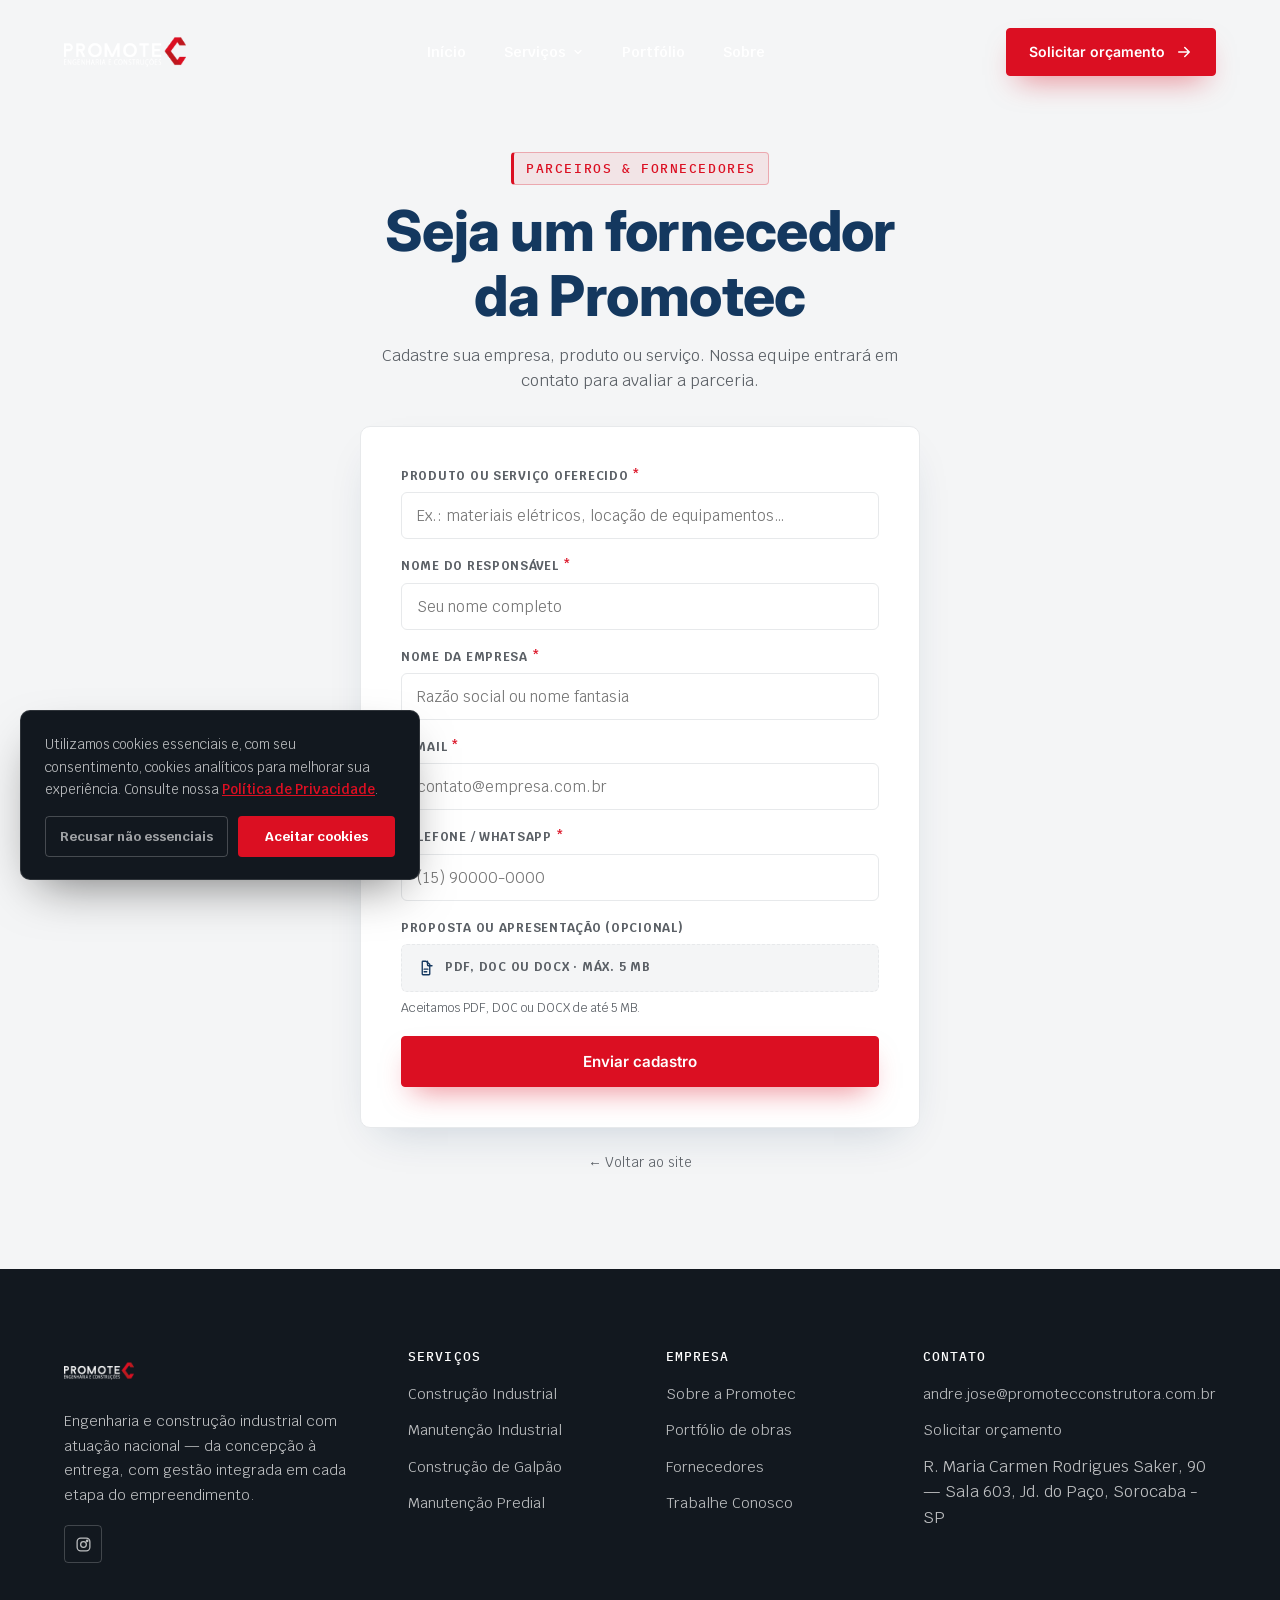
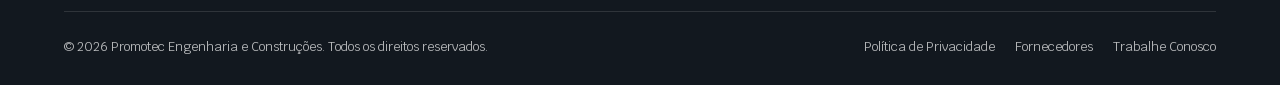
==== commit 5704cc19: "ajuste(promotec): logos sem distorção e alinhados + eyebrows em tag técnica - footer/menu-mobile: wi" ====
--- a/Site/fornecedores/index.html
+++ b/Site/fornecedores/index.html
@@ -15,8 +15,8 @@
 <link rel="canonical" href="https://www.promotecconstrutora.com.br/fornecedores/">
 <meta name="robots" content="noindex, nofollow">
 <link rel="icon" href="../favicon.png" type="image/png">
-<link rel="stylesheet" href="../css/styles.css?v=20260807a">
-<link rel="stylesheet" href="../css/motion.css?v=20260807a">
+<link rel="stylesheet" href="../css/styles.css?v=20260814a">
+<link rel="stylesheet" href="../css/motion.css?v=20260814a">
 <style>
   html{scroll-behavior:auto}
   a{color:inherit}
@@ -69,7 +69,7 @@
 <header class="site-header" data-hd data-bg="dark">
   <div class="container">
     <a class="brand" href="../index.html" aria-label="Promotec Engenharia e Construções — página inicial">
-      <img src="../assets/logos/logo-white.png" alt="Promotec Engenharia e Construções" width="160" height="76">
+      <img src="../assets/logos/logo-white.png?v=2" alt="Promotec Engenharia e Construções" width="122" height="76">
     </a>
     <nav class="nav-desktop" aria-label="Navegação principal">
       <ul>
@@ -104,7 +104,7 @@
 
 <div data-mobile-menu id="mobileMenu" aria-hidden="true">
   <div class="mm-top">
-    <a href="../index.html" aria-label="Promotec — início"><img src="../assets/logos/logo-white.png" alt="Promotec Engenharia e Construções" width="140" height="68"></a>
+    <a href="../index.html" aria-label="Promotec — início"><img src="../assets/logos/logo-white.png?v=2" alt="Promotec Engenharia e Construções" width="82" height="51"></a>
     <button data-menu-close type="button" aria-label="Fechar menu">
       <svg viewBox="0 0 24 24" fill="none" stroke="currentColor" stroke-width="2" stroke-linecap="round" aria-hidden="true"><path d="M6 6l12 12M18 6 6 18"/></svg>
     </button>
@@ -212,7 +212,7 @@
   <div class="container">
     <div class="footer-grid">
       <div class="footer-brand">
-        <img src="../assets/logos/logo-white.png" alt="Promotec Engenharia e Construções" width="150" height="72">
+        <img src="../assets/logos/logo-white.png?v=2" alt="Promotec Engenharia e Construções" width="70" height="44">
         <p>Engenharia e construção industrial com atuação nacional — da concepção à entrega, com gestão integrada em cada etapa do empreendimento.</p>
         <div class="footer-social">
           <a href="https://www.instagram.com/promotecconstrutora/" target="_blank" rel="noopener" aria-label="Promotec Engenharia no Instagram (abre em nova aba)">
@@ -293,7 +293,7 @@
   </div>
 </div>
 
-<script src="../js/motion.js?v=20260807a"></script>
-<script src="../js/app.js?v=20260807a"></script>
+<script src="../js/motion.js?v=20260814a"></script>
+<script src="../js/app.js?v=20260814a"></script>
 </body>
 </html>
--- a/Site/css/styles.css
+++ b/Site/css/styles.css
@@ -104,12 +104,24 @@
 p strong,li strong,.lede strong{ color:var(--color-navy); }
 .bg-dark strong,.hero strong,.footer strong{ color:#fff; }
 
+/* Eyebrow como tag técnica: mesmo tamanho de fonte, mais presença —
+   fundo com tinta da marca, contorno e barra de acento à esquerda
+   (ecoa a barra vermelha dos big numbers). */
 .eyebrow{
   display:inline-flex; align-items:center; gap:8px;
   font-family:var(--font-mono); font-size:.82rem; font-weight:500;
   letter-spacing:.12em; text-transform:uppercase; color:var(--color-red);
-}
-.bg-dark .eyebrow,.hero .eyebrow{ color:#ff6b78; }
+  background:rgba(219,15,34,.07);
+  border:1px solid rgba(219,15,34,.28);
+  border-left:3px solid var(--color-red);
+  padding:5px 12px; border-radius:var(--radius-btn);
+}
+.bg-dark .eyebrow,.hero .eyebrow{
+  color:#ff8791;
+  background:rgba(255,107,120,.12);
+  border-color:rgba(255,107,120,.34);
+  border-left-color:#ff8791;
+}
 
 .mono-num{ font-family:var(--font-mono); font-weight:500; }
 
@@ -299,7 +311,7 @@
   padding:22px 24px; overflow-y:auto;
 }
 [data-mobile-menu] .mm-top{ display:flex; align-items:center; justify-content:space-between; margin-bottom:32px; }
-[data-mobile-menu] .mm-top img{ height:51px; }
+[data-mobile-menu] .mm-top img{ height:51px; width:auto; }
 [data-menu-close]{
   display:inline-flex; align-items:center; justify-content:center;
   width:44px; height:44px; border-radius:var(--radius-btn); border:1.5px solid rgba(255,255,255,.4);
@@ -496,7 +508,7 @@
 .footer a{ color:rgba(255,255,255,.72); }
 .footer a:hover{ color:#fff; }
 .footer-grid{ display:grid; gap:40px; grid-template-columns:1.4fr 1fr 1fr 1fr; }
-.footer-brand img{ height:38px; margin-bottom:16px; }
+.footer-brand img{ height:44px; width:auto; max-width:100%; margin-bottom:16px; }
 .footer-brand p{ font-size:.9rem; line-height:1.7; max-width:34ch; }
 .footer-col h5{ color:#fff; font-size:.82rem; letter-spacing:.08em; text-transform:uppercase; margin-bottom:16px; font-family:var(--font-mono); font-weight:500; }
 .footer-col ul{ display:flex; flex-direction:column; gap:11px; }
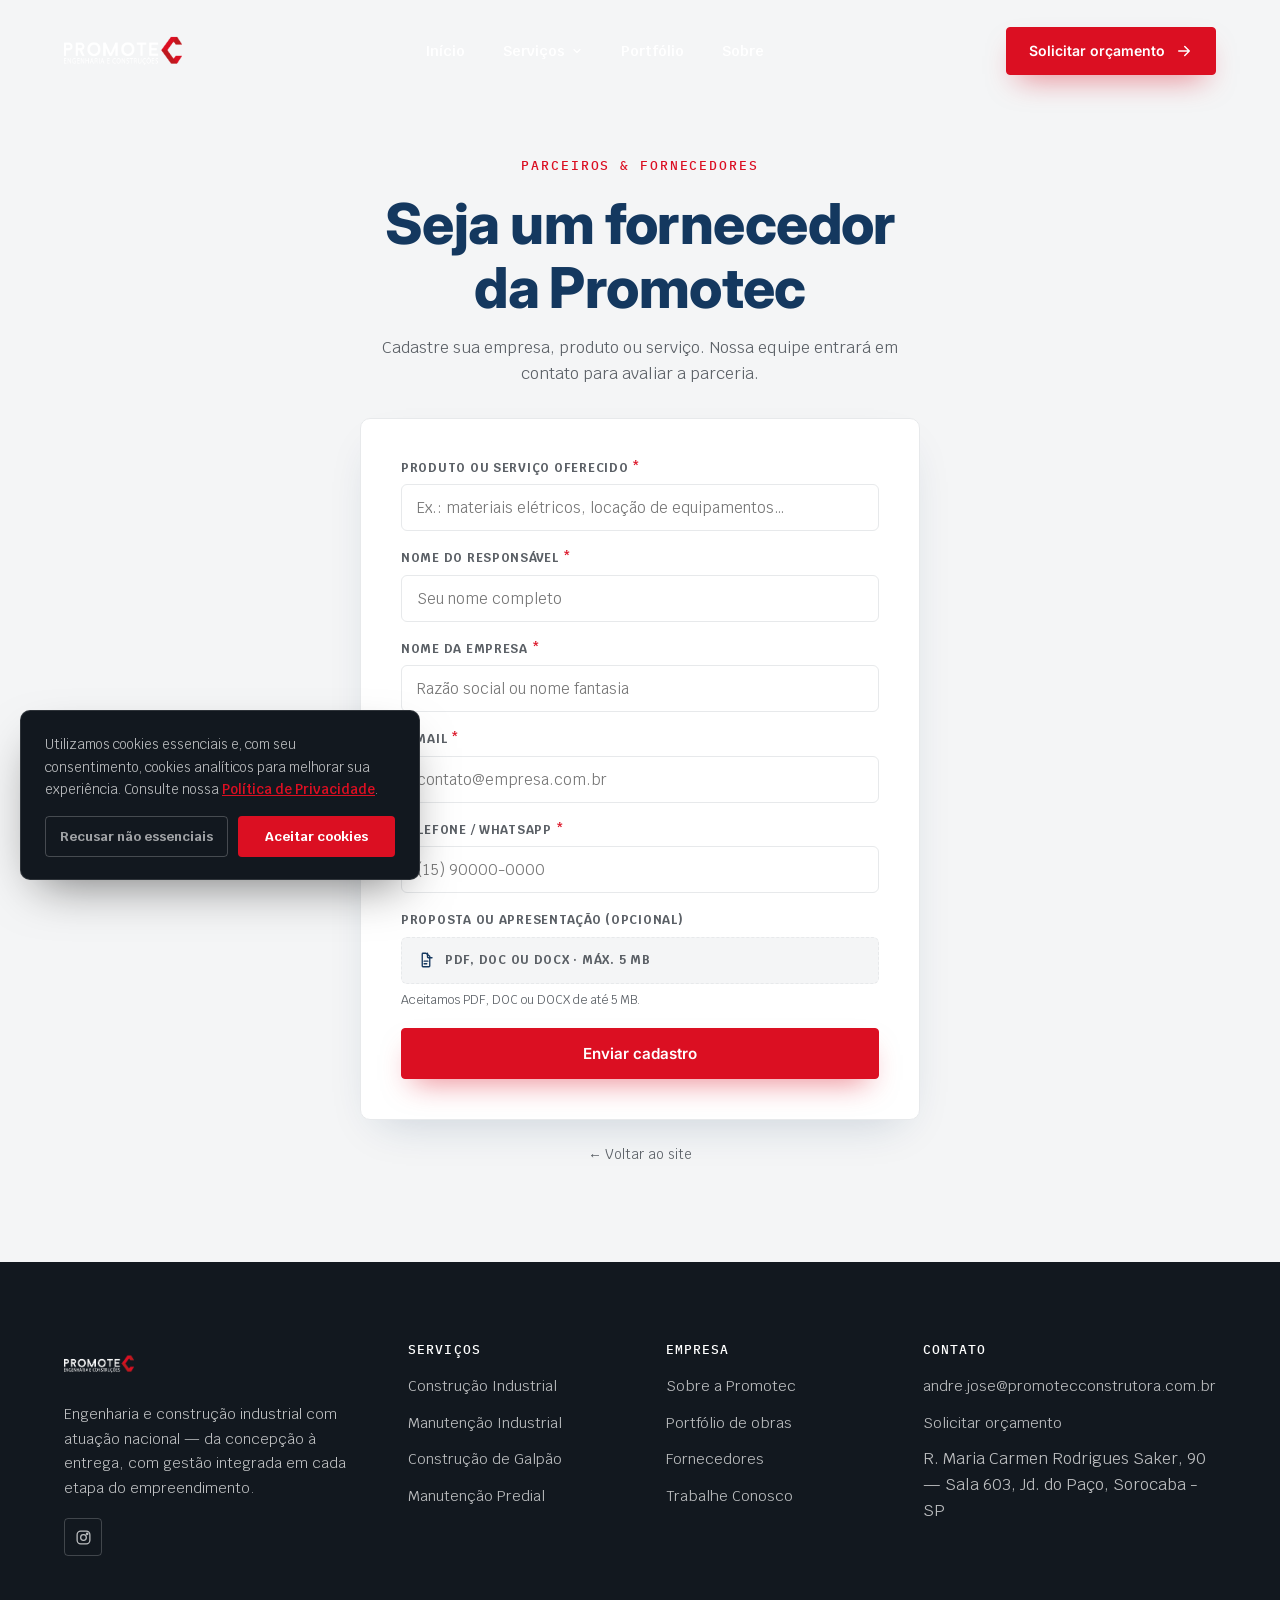
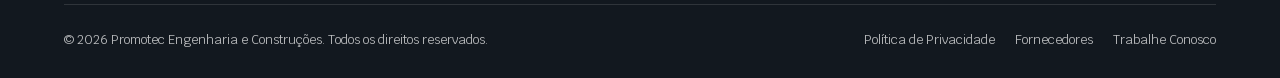
==== commit d3aa09e0: "Merge branch 'main' into ajuste/86ajxrzm9-textos-logo-atuacao" ====
--- a/Site/fornecedores/index.html
+++ b/Site/fornecedores/index.html
@@ -15,8 +15,8 @@
 <link rel="canonical" href="https://www.promotecconstrutora.com.br/fornecedores/">
 <meta name="robots" content="noindex, nofollow">
 <link rel="icon" href="../favicon.png" type="image/png">
-<link rel="stylesheet" href="../css/styles.css?v=20260814a">
-<link rel="stylesheet" href="../css/motion.css?v=20260814a">
+<link rel="stylesheet" href="../css/styles.css?v=20260814b">
+<link rel="stylesheet" href="../css/motion.css?v=20260814b">
 <style>
   html{scroll-behavior:auto}
   a{color:inherit}
@@ -212,7 +212,7 @@
   <div class="container">
     <div class="footer-grid">
       <div class="footer-brand">
-        <img src="../assets/logos/logo-white.png?v=2" alt="Promotec Engenharia e Construções" width="70" height="44">
+        <img src="../assets/logos/logo-white.png" alt="Promotec Engenharia e Construções" width="150" height="72">
         <p>Engenharia e construção industrial com atuação nacional — da concepção à entrega, com gestão integrada em cada etapa do empreendimento.</p>
         <div class="footer-social">
           <a href="https://www.instagram.com/promotecconstrutora/" target="_blank" rel="noopener" aria-label="Promotec Engenharia no Instagram (abre em nova aba)">
@@ -293,7 +293,7 @@
   </div>
 </div>
 
-<script src="../js/motion.js?v=20260814a"></script>
-<script src="../js/app.js?v=20260814a"></script>
+<script src="../js/motion.js?v=20260814b"></script>
+<script src="../js/app.js?v=20260814b"></script>
 </body>
 </html>
--- a/Site/css/styles.css
+++ b/Site/css/styles.css
@@ -109,18 +109,8 @@
    (ecoa a barra vermelha dos big numbers). */
 .eyebrow{
   display:inline-flex; align-items:center; gap:8px;
-  font-family:var(--font-mono); font-size:.82rem; font-weight:500;
-  letter-spacing:.12em; text-transform:uppercase; color:var(--color-red);
-  background:rgba(219,15,34,.07);
-  border:1px solid rgba(219,15,34,.28);
-  border-left:3px solid var(--color-red);
-  padding:5px 12px; border-radius:var(--radius-btn);
-}
-.bg-dark .eyebrow,.hero .eyebrow{
-  color:#ff8791;
-  background:rgba(255,107,120,.12);
-  border-color:rgba(255,107,120,.34);
-  border-left-color:#ff8791;
+  font-family:var(--font-mono); font-size:.84rem; font-weight:500;
+  letter-spacing:.14em; text-transform:uppercase; color:var(--color-red);
 }
 
 .mono-num{ font-family:var(--font-mono); font-weight:500; }
@@ -232,8 +222,8 @@
 .site-header .container{ display:flex; align-items:center; justify-content:space-between; gap:24px; width:100%; }
 
 .brand{ display:inline-flex; align-items:center; flex:0 0 auto; }
-.brand img{ height:76px; width:auto; transition:height .35s var(--ease-house); }
-.site-header[style*="background: rgba"] .brand img{ height:64px; }
+.brand img{ height:74px; width:auto; transition:height .35s var(--ease-house); }
+.site-header[style*="background: rgba"] .brand img{ height:62px; }
 
 .nav-desktop{ display:none; }
 .nav-desktop ul{ display:flex; align-items:center; gap:6px; }
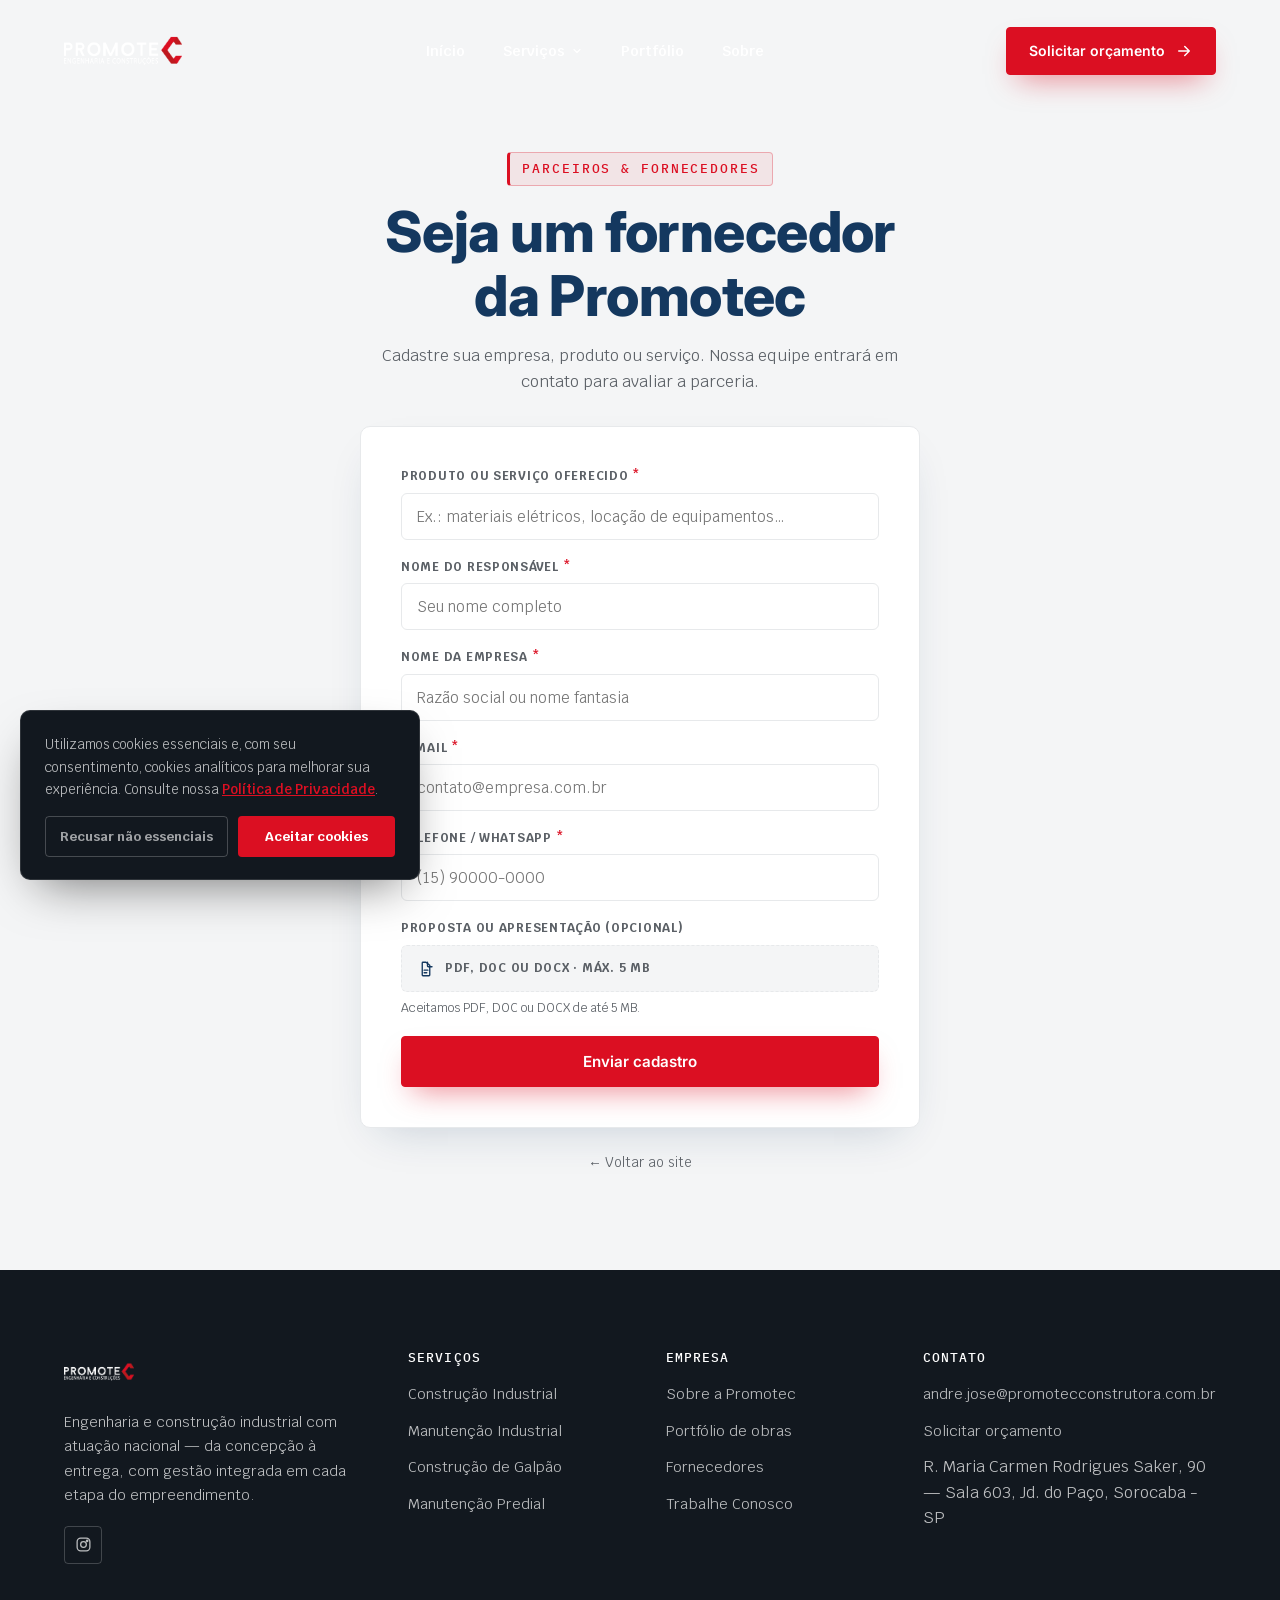
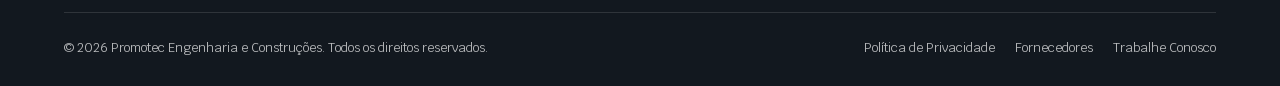
==== commit c3743a9c: "restaura eyebrow em tag técnica (claro + variante branca/vermelho escuro) perdido no merge de textos" ====
--- a/Site/fornecedores/index.html
+++ b/Site/fornecedores/index.html
@@ -15,8 +15,8 @@
 <link rel="canonical" href="https://www.promotecconstrutora.com.br/fornecedores/">
 <meta name="robots" content="noindex, nofollow">
 <link rel="icon" href="../favicon.png" type="image/png">
-<link rel="stylesheet" href="../css/styles.css?v=20260814b">
-<link rel="stylesheet" href="../css/motion.css?v=20260814b">
+<link rel="stylesheet" href="../css/styles.css?v=20260814c">
+<link rel="stylesheet" href="../css/motion.css?v=20260814c">
 <style>
   html{scroll-behavior:auto}
   a{color:inherit}
@@ -293,7 +293,7 @@
   </div>
 </div>
 
-<script src="../js/motion.js?v=20260814b"></script>
-<script src="../js/app.js?v=20260814b"></script>
+<script src="../js/motion.js?v=20260814c"></script>
+<script src="../js/app.js?v=20260814c"></script>
 </body>
 </html>
--- a/Site/css/styles.css
+++ b/Site/css/styles.css
@@ -106,11 +106,23 @@
 
 /* Eyebrow como tag técnica: mesmo tamanho de fonte, mais presença —
    fundo com tinta da marca, contorno e barra de acento à esquerda
-   (ecoa a barra vermelha dos big numbers). */
+   (ecoa a barra vermelha dos big numbers). Aprovado na revisão do cliente;
+   restaurado após o merge de 'textos-logo-atuacao' ter revertido sem querer. */
 .eyebrow{
   display:inline-flex; align-items:center; gap:8px;
   font-family:var(--font-mono); font-size:.84rem; font-weight:500;
   letter-spacing:.14em; text-transform:uppercase; color:var(--color-red);
+  background:rgba(219,15,34,.07);
+  border:1px solid rgba(219,15,34,.28);
+  border-left:3px solid var(--color-red);
+  padding:5px 12px; border-radius:var(--radius-btn);
+}
+/* sobre fundo escuro/foto: texto branco, mesma tag, tinta vermelha escurecida */
+.bg-dark .eyebrow,.hero .eyebrow{
+  color:#fff;
+  background:rgba(142,14,21,.48);
+  border-color:rgba(219,15,34,.45);
+  border-left-color:var(--color-red);
 }
 
 .mono-num{ font-family:var(--font-mono); font-weight:500; }
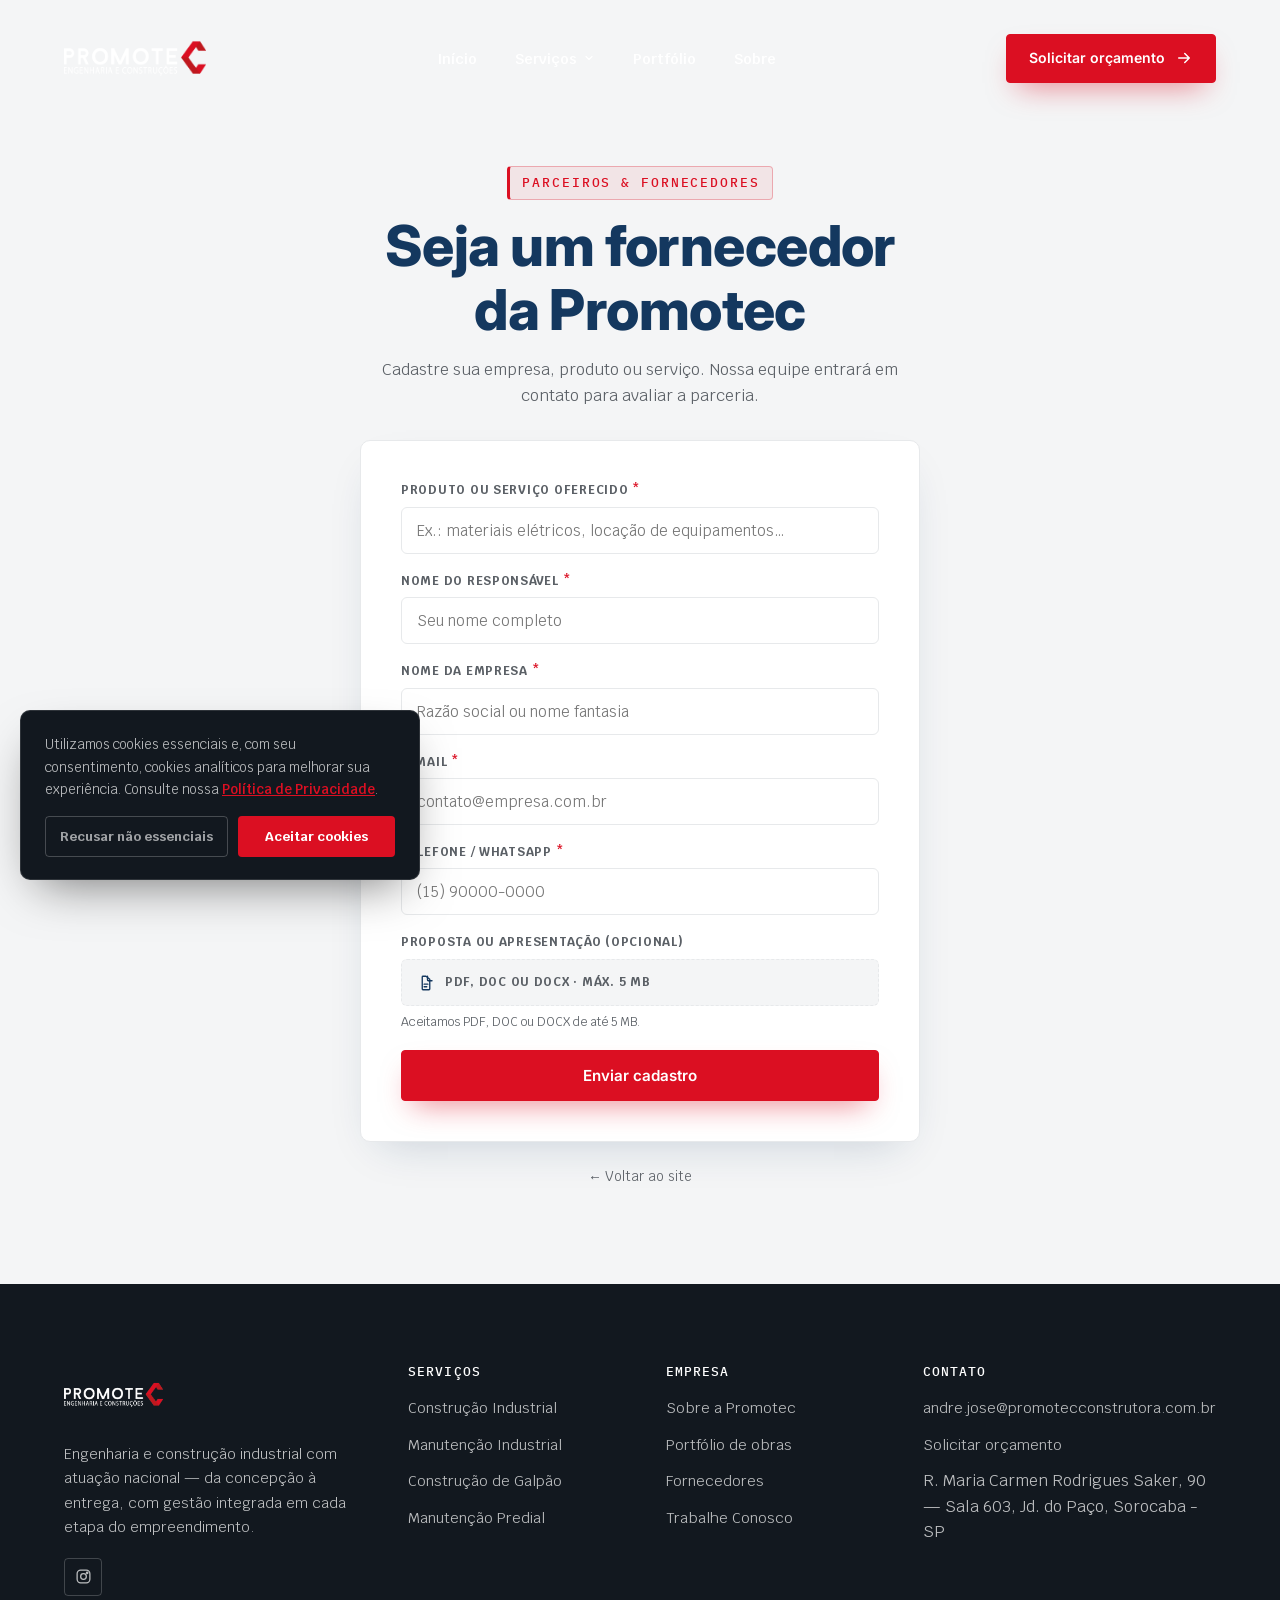
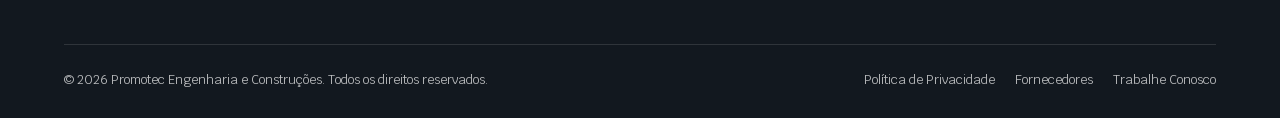
==== commit 7338eb16: "ajuste(promotec): logos maiores — header +20% (89px), footer +40% (62px), tira de clientes +50% (51p" ====
--- a/Site/fornecedores/index.html
+++ b/Site/fornecedores/index.html
@@ -15,8 +15,8 @@
 <link rel="canonical" href="https://www.promotecconstrutora.com.br/fornecedores/">
 <meta name="robots" content="noindex, nofollow">
 <link rel="icon" href="../favicon.png" type="image/png">
-<link rel="stylesheet" href="../css/styles.css?v=20260814c">
-<link rel="stylesheet" href="../css/motion.css?v=20260814c">
+<link rel="stylesheet" href="../css/styles.css?v=20260814d">
+<link rel="stylesheet" href="../css/motion.css?v=20260814d">
 <style>
   html{scroll-behavior:auto}
   a{color:inherit}
@@ -69,7 +69,7 @@
 <header class="site-header" data-hd data-bg="dark">
   <div class="container">
     <a class="brand" href="../index.html" aria-label="Promotec Engenharia e Construções — página inicial">
-      <img src="../assets/logos/logo-white.png?v=2" alt="Promotec Engenharia e Construções" width="122" height="76">
+      <img src="../assets/logos/logo-white.png?v=2" alt="Promotec Engenharia e Construções" width="142" height="89">
     </a>
     <nav class="nav-desktop" aria-label="Navegação principal">
       <ul>
@@ -212,7 +212,7 @@
   <div class="container">
     <div class="footer-grid">
       <div class="footer-brand">
-        <img src="../assets/logos/logo-white.png" alt="Promotec Engenharia e Construções" width="150" height="72">
+        <img src="../assets/logos/logo-white.png?v=2" alt="Promotec Engenharia e Construções" width="99" height="62">
         <p>Engenharia e construção industrial com atuação nacional — da concepção à entrega, com gestão integrada em cada etapa do empreendimento.</p>
         <div class="footer-social">
           <a href="https://www.instagram.com/promotecconstrutora/" target="_blank" rel="noopener" aria-label="Promotec Engenharia no Instagram (abre em nova aba)">
@@ -293,7 +293,7 @@
   </div>
 </div>
 
-<script src="../js/motion.js?v=20260814c"></script>
-<script src="../js/app.js?v=20260814c"></script>
+<script src="../js/motion.js?v=20260814d"></script>
+<script src="../js/app.js?v=20260814d"></script>
 </body>
 </html>
--- a/Site/css/styles.css
+++ b/Site/css/styles.css
@@ -32,7 +32,7 @@
   --radius-pill: 999px;
   --cut: clamp(32px, 5vw, 72px);   /* altura do recorte diagonal entre seções */
 
-  --header-h: 104px;
+  --header-h: 118px;
   --ease-house: cubic-bezier(.16,.84,.28,1);
 
   --shadow-card: 0 18px 44px -20px rgba(20,56,95,0.22);
@@ -234,8 +234,8 @@
 .site-header .container{ display:flex; align-items:center; justify-content:space-between; gap:24px; width:100%; }
 
 .brand{ display:inline-flex; align-items:center; flex:0 0 auto; }
-.brand img{ height:74px; width:auto; transition:height .35s var(--ease-house); }
-.site-header[style*="background: rgba"] .brand img{ height:62px; }
+.brand img{ height:89px; width:auto; transition:height .35s var(--ease-house); }
+.site-header[style*="background: rgba"] .brand img{ height:74px; }
 
 .nav-desktop{ display:none; }
 .nav-desktop ul{ display:flex; align-items:center; gap:6px; }
@@ -363,7 +363,7 @@
 .marquee{ overflow:hidden; -webkit-mask-image:linear-gradient(90deg,transparent,#000 6%,#000 94%,transparent); mask-image:linear-gradient(90deg,transparent,#000 6%,#000 94%,transparent); }
 .marquee-track{ display:flex; align-items:center; gap:64px; width:max-content; animation:oo-marquee 42s linear infinite; }
 .marquee:hover .marquee-track{ animation-play-state:paused; }
-.marquee-track img{ height:34px; width:auto; max-width:140px; object-fit:contain; filter:grayscale(1); opacity:.55; transition:filter .25s ease,opacity .25s ease; }
+.marquee-track img{ height:51px; width:auto; max-width:210px; object-fit:contain; filter:grayscale(1); opacity:.55; transition:filter .25s ease,opacity .25s ease; }
 .marquee-track img:hover{ filter:grayscale(0); opacity:1; }
 
 /* ---------------------------------------------------------------------- */
@@ -510,7 +510,7 @@
 .footer a{ color:rgba(255,255,255,.72); }
 .footer a:hover{ color:#fff; }
 .footer-grid{ display:grid; gap:40px; grid-template-columns:1.4fr 1fr 1fr 1fr; }
-.footer-brand img{ height:44px; width:auto; max-width:100%; margin-bottom:16px; }
+.footer-brand img{ height:62px; width:auto; max-width:100%; margin-bottom:16px; }
 .footer-brand p{ font-size:.9rem; line-height:1.7; max-width:34ch; }
 .footer-col h5{ color:#fff; font-size:.82rem; letter-spacing:.08em; text-transform:uppercase; margin-bottom:16px; font-family:var(--font-mono); font-weight:500; }
 .footer-col ul{ display:flex; flex-direction:column; gap:11px; }
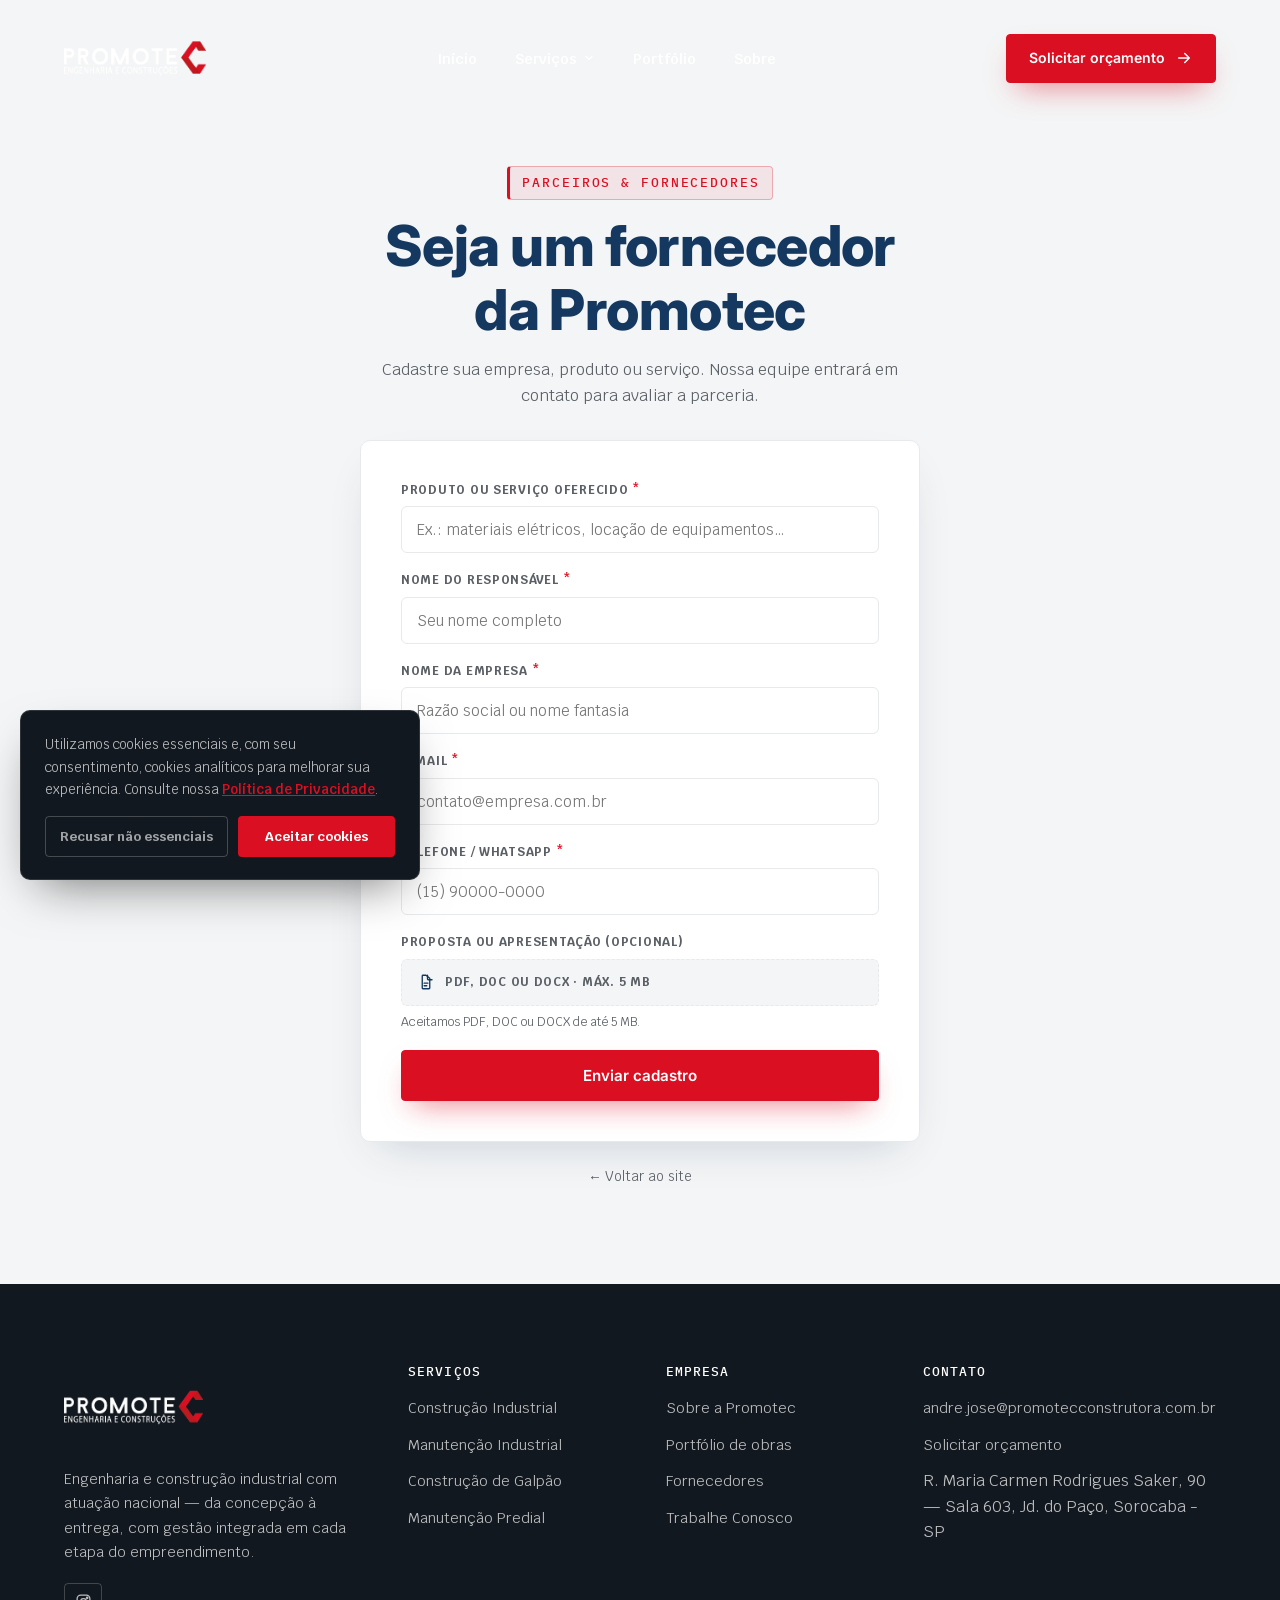
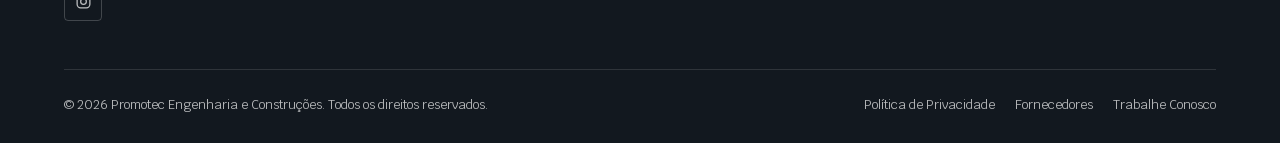
==== commit fb1b2e89: "ajuste(promotec): tira de clientes +30% (66px) e logo do footer +40% (87px) Co-Authored-By: Claude F" ====
--- a/Site/fornecedores/index.html
+++ b/Site/fornecedores/index.html
@@ -15,8 +15,8 @@
 <link rel="canonical" href="https://www.promotecconstrutora.com.br/fornecedores/">
 <meta name="robots" content="noindex, nofollow">
 <link rel="icon" href="../favicon.png" type="image/png">
-<link rel="stylesheet" href="../css/styles.css?v=20260814d">
-<link rel="stylesheet" href="../css/motion.css?v=20260814d">
+<link rel="stylesheet" href="../css/styles.css?v=20260814e">
+<link rel="stylesheet" href="../css/motion.css?v=20260814e">
 <style>
   html{scroll-behavior:auto}
   a{color:inherit}
@@ -212,7 +212,7 @@
   <div class="container">
     <div class="footer-grid">
       <div class="footer-brand">
-        <img src="../assets/logos/logo-white.png?v=2" alt="Promotec Engenharia e Construções" width="99" height="62">
+        <img src="../assets/logos/logo-white.png?v=2" alt="Promotec Engenharia e Construções" width="139" height="87">
         <p>Engenharia e construção industrial com atuação nacional — da concepção à entrega, com gestão integrada em cada etapa do empreendimento.</p>
         <div class="footer-social">
           <a href="https://www.instagram.com/promotecconstrutora/" target="_blank" rel="noopener" aria-label="Promotec Engenharia no Instagram (abre em nova aba)">
@@ -293,7 +293,7 @@
   </div>
 </div>
 
-<script src="../js/motion.js?v=20260814d"></script>
-<script src="../js/app.js?v=20260814d"></script>
+<script src="../js/motion.js?v=20260814e"></script>
+<script src="../js/app.js?v=20260814e"></script>
 </body>
 </html>
--- a/Site/css/styles.css
+++ b/Site/css/styles.css
@@ -363,7 +363,7 @@
 .marquee{ overflow:hidden; -webkit-mask-image:linear-gradient(90deg,transparent,#000 6%,#000 94%,transparent); mask-image:linear-gradient(90deg,transparent,#000 6%,#000 94%,transparent); }
 .marquee-track{ display:flex; align-items:center; gap:64px; width:max-content; animation:oo-marquee 42s linear infinite; }
 .marquee:hover .marquee-track{ animation-play-state:paused; }
-.marquee-track img{ height:51px; width:auto; max-width:210px; object-fit:contain; filter:grayscale(1); opacity:.55; transition:filter .25s ease,opacity .25s ease; }
+.marquee-track img{ height:66px; width:auto; max-width:273px; object-fit:contain; filter:grayscale(1); opacity:.55; transition:filter .25s ease,opacity .25s ease; }
 .marquee-track img:hover{ filter:grayscale(0); opacity:1; }
 
 /* ---------------------------------------------------------------------- */
@@ -510,7 +510,7 @@
 .footer a{ color:rgba(255,255,255,.72); }
 .footer a:hover{ color:#fff; }
 .footer-grid{ display:grid; gap:40px; grid-template-columns:1.4fr 1fr 1fr 1fr; }
-.footer-brand img{ height:62px; width:auto; max-width:100%; margin-bottom:16px; }
+.footer-brand img{ height:87px; width:auto; max-width:100%; margin-bottom:16px; }
 .footer-brand p{ font-size:.9rem; line-height:1.7; max-width:34ch; }
 .footer-col h5{ color:#fff; font-size:.82rem; letter-spacing:.08em; text-transform:uppercase; margin-bottom:16px; font-family:var(--font-mono); font-weight:500; }
 .footer-col ul{ display:flex; flex-direction:column; gap:11px; }
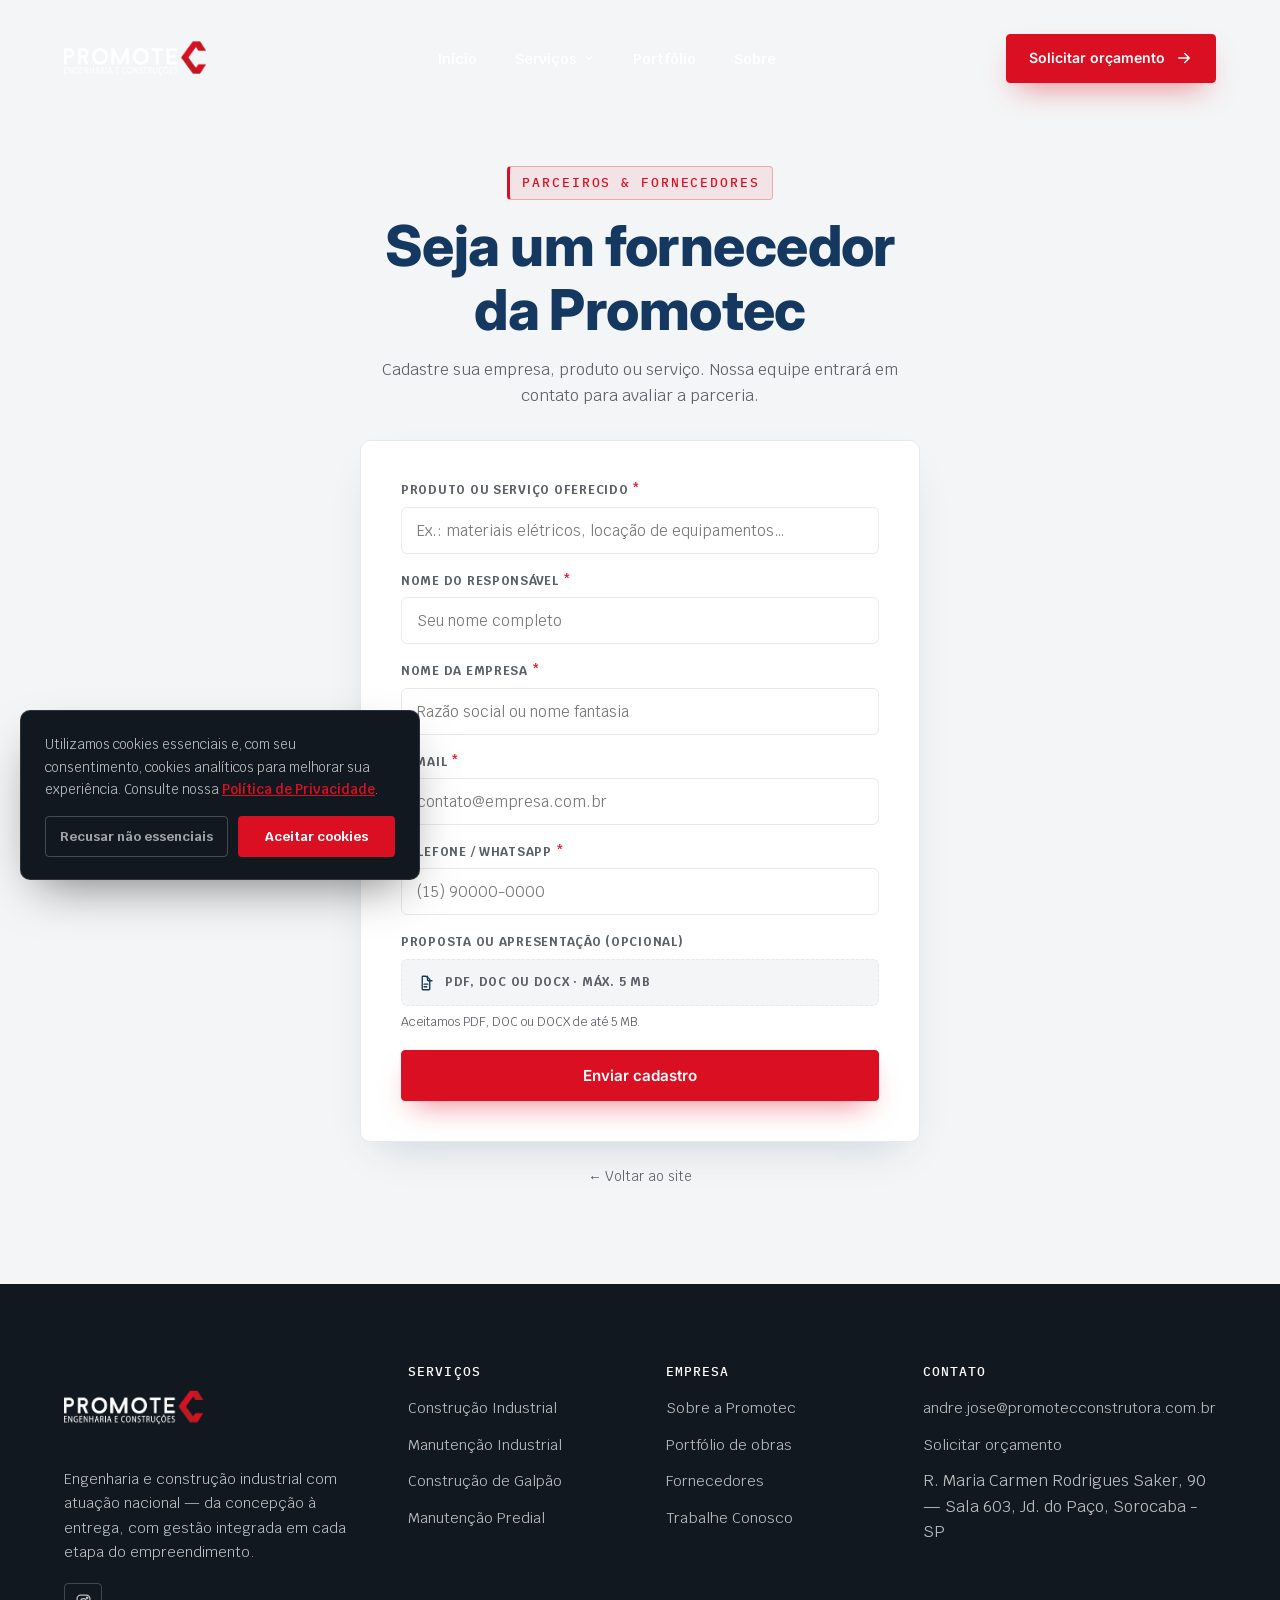
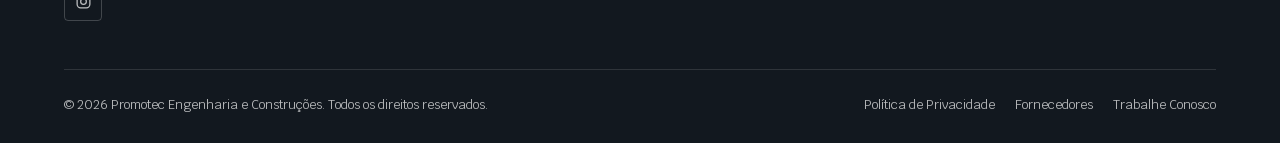
==== commit d83258a8: "ajuste(promotec): grid do portfólio responsivo — remove grid-template-columns inline que travava 3 c" ====
--- a/Site/fornecedores/index.html
+++ b/Site/fornecedores/index.html
@@ -15,8 +15,8 @@
 <link rel="canonical" href="https://www.promotecconstrutora.com.br/fornecedores/">
 <meta name="robots" content="noindex, nofollow">
 <link rel="icon" href="../favicon.png" type="image/png">
-<link rel="stylesheet" href="../css/styles.css?v=20260814e">
-<link rel="stylesheet" href="../css/motion.css?v=20260814e">
+<link rel="stylesheet" href="../css/styles.css?v=20260814f">
+<link rel="stylesheet" href="../css/motion.css?v=20260814f">
 <style>
   html{scroll-behavior:auto}
   a{color:inherit}
@@ -293,7 +293,7 @@
   </div>
 </div>
 
-<script src="../js/motion.js?v=20260814e"></script>
-<script src="../js/app.js?v=20260814e"></script>
+<script src="../js/motion.js?v=20260814f"></script>
+<script src="../js/app.js?v=20260814f"></script>
 </body>
 </html>
